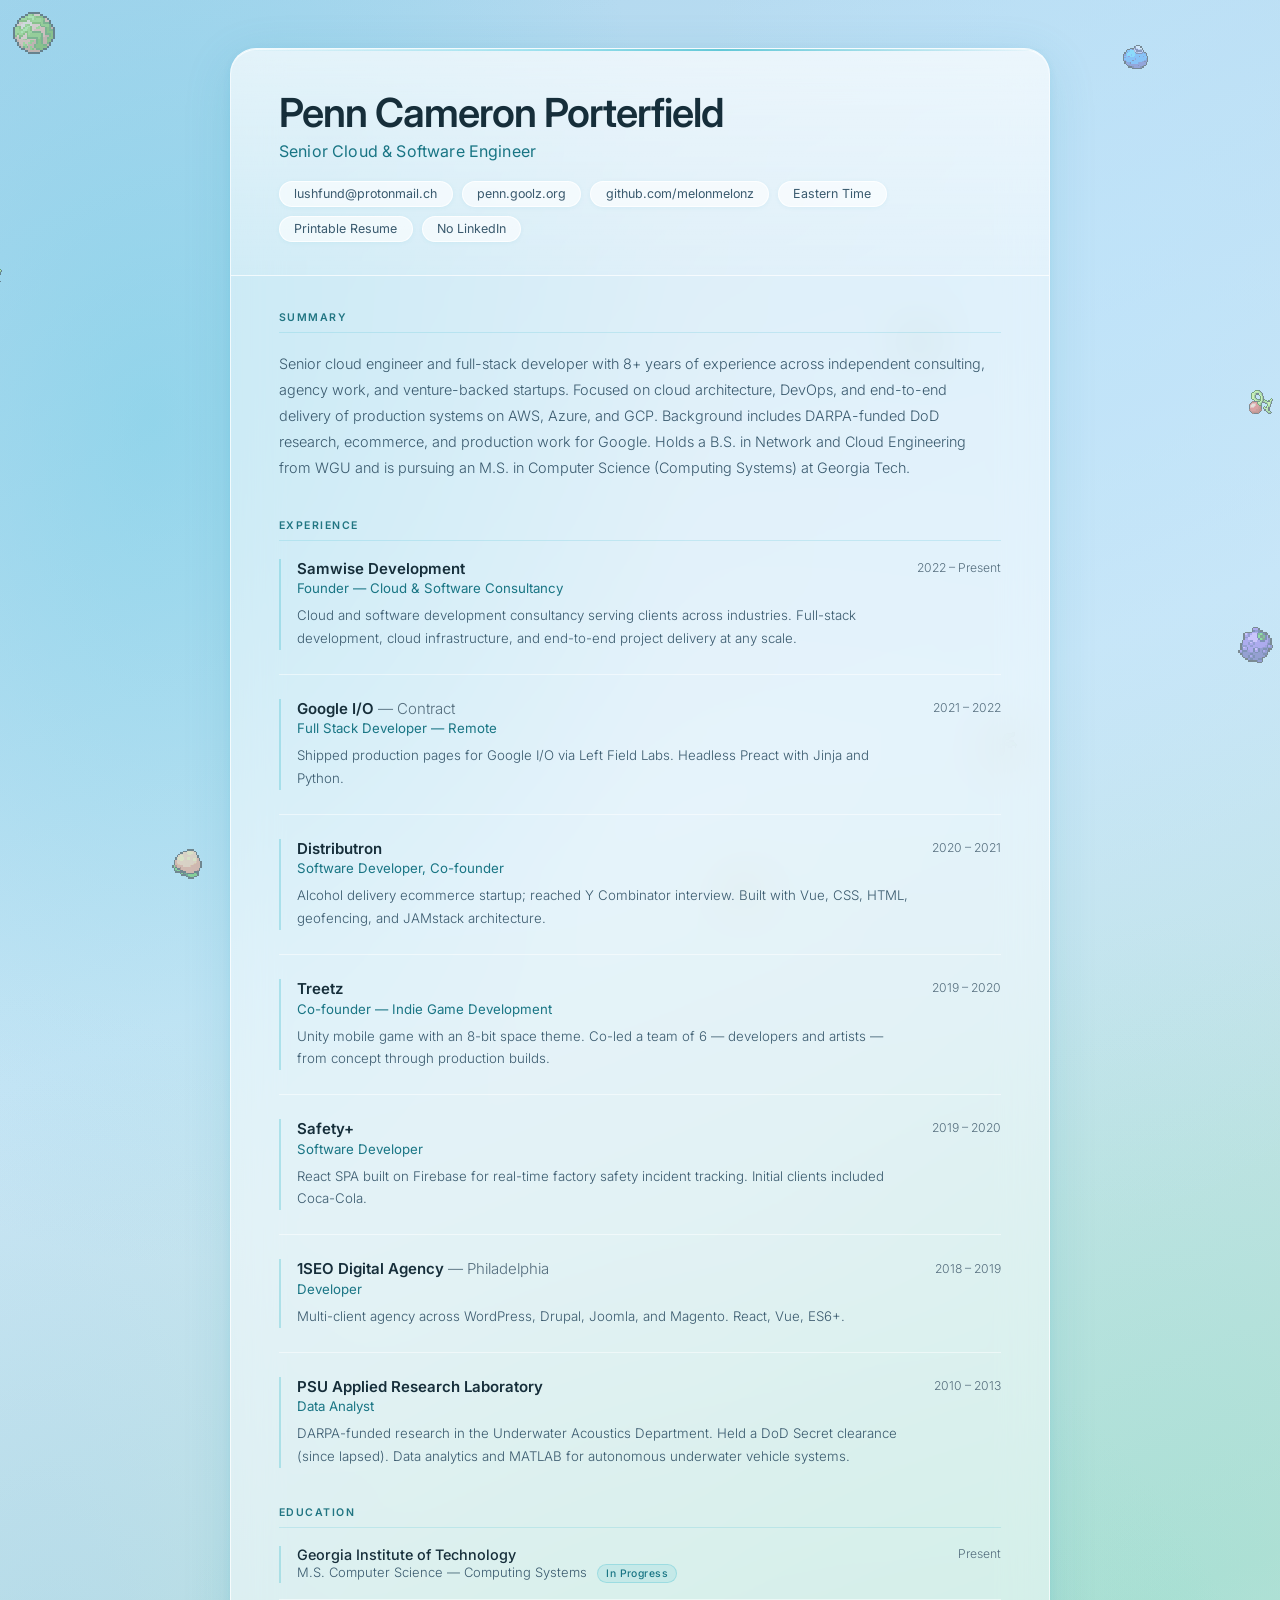
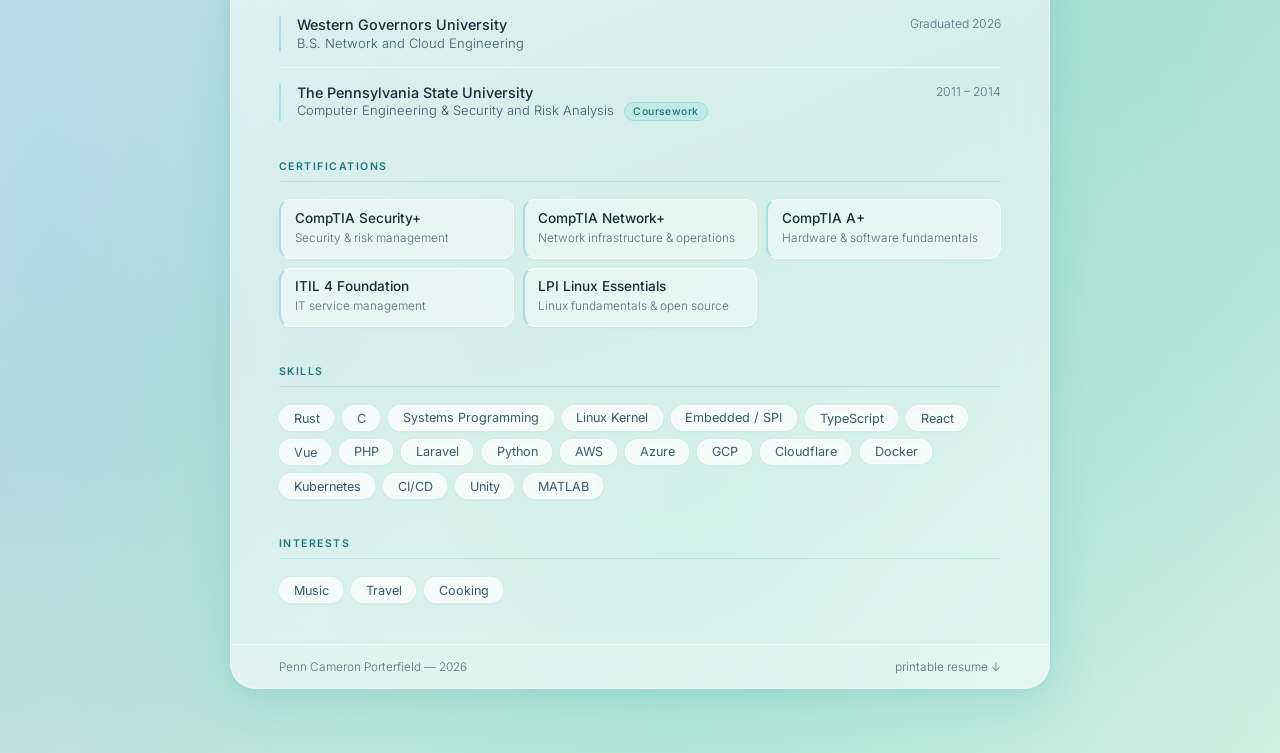
==== cv/index.html @ 94459c2d "Skills: drop table-stakes tags (DNS/Networking, Linux, Bash, JS, S3) Cut filler from the CV and prin" ====
<!DOCTYPE html>
<html lang="en">
<head>
  <meta charset="UTF-8" />
  <meta name="viewport" content="width=device-width, initial-scale=1.0" />
  <title>Penn Cameron Porterfield — CV</title>
  <meta name="description" content="CV of Penn Cameron Porterfield — senior cloud and software engineer. Cloud architecture, DevOps, and full-stack delivery on AWS, Azure, and GCP." />
  <link rel="icon" href="/assets/sprites/watmel-berry.png">
  <link rel="preconnect" href="https://fonts.googleapis.com">
  <link rel="preconnect" href="https://fonts.gstatic.com" crossorigin>
  <link href="https://fonts.googleapis.com/css2?family=Inter:ital,wght@0,300;0,400;0,500;0,600;1,300&display=swap" rel="stylesheet">
  <style>
    *, *::before, *::after { margin: 0; padding: 0; box-sizing: border-box; }

    :root {
      --aqua:        #34b8cb;
      --aqua-text:   #217582;
      --aqua-light:  #7dd8e8;
      --teal:        #197584;
      --glass:       rgba(255,255,255,0.50);
      --glass-hi:    rgba(255,255,255,0.70);
      --glass-border: rgba(255,255,255,0.72);
      --text-dark:   #162e3a;
      --text-mid:    #3a5a6e;
      --text-soft:   #556e7e;
    }

    body {
      font-family: 'Inter', system-ui, sans-serif;
      font-weight: 300;
      color: var(--text-dark);
      min-height: 100vh;
      background:
        radial-gradient(ellipse 65% 55% at 12% 18%, rgba(90,200,225,0.42) 0%, transparent 65%),
        radial-gradient(ellipse 55% 65% at 88% 12%, rgba(190,228,252,0.60) 0%, transparent 62%),
        radial-gradient(ellipse 75% 55% at 55% 90%, rgba(120,218,192,0.38) 0%, transparent 68%),
        radial-gradient(ellipse 48% 58% at 4%  78%, rgba(165,208,242,0.48) 0%, transparent 62%),
        radial-gradient(ellipse 60% 45% at 92% 68%, rgba(140,225,210,0.32) 0%, transparent 65%),
        linear-gradient(158deg, #aed6ee 0%, #cce7f6 38%, #b8dfd5 72%, #d2f0e4 100%);
      padding: 3rem 1.5rem 4rem;
    }

    /* ── Card ───────────────────────────────── */
    .card {
      max-width: 820px;
      margin: 0 auto;
      background: var(--glass);
      border: 1px solid var(--glass-border);
      border-radius: 26px;
      box-shadow:
        0 12px 48px rgba(40,150,175,0.16),
        0  2px 10px rgba(40,170,200,0.10),
        inset 0 1px 0 rgba(255,255,255,0.85);
      backdrop-filter: blur(24px);
      -webkit-backdrop-filter: blur(24px);
    }

    /* ── Header ─────────────────────────────── */
    .header {
      padding: 2.6rem 3rem 2.1rem;
      border-radius: 26px 26px 0 0;
      border-bottom: 1px solid rgba(255,255,255,0.55);
      background: linear-gradient(180deg, rgba(255,255,255,0.42) 0%, rgba(255,255,255,0.08) 100%);
      position: relative;
    }

    .header::before {
      content: '';
      position: absolute;
      top: 0; left: 0; right: 0;
      height: 2px;
      background: linear-gradient(90deg, transparent 0%, var(--aqua-light) 40%, var(--aqua) 60%, transparent 100%);
      opacity: 0.75;
    }

    .name {
      font-size: 2.5rem;
      font-weight: 600;
      letter-spacing: -0.025em;
      line-height: 1.1;
      color: var(--text-dark);
    }

    .tagline {
      margin-top: 0.4rem;
      font-size: 1rem;
      font-weight: 400;
      color: var(--teal);
      letter-spacing: 0.01em;
    }

    .contact {
      display: flex;
      flex-wrap: wrap;
      gap: 0.55rem;
      margin-top: 1.25rem;
    }

    .pill {
      display: inline-flex;
      align-items: center;
      padding: 0.28rem 0.9rem;
      background: rgba(255,255,255,0.62);
      border: 1px solid rgba(255,255,255,0.82);
      border-radius: 999px;
      font-size: 0.78rem;
      font-weight: 400;
      color: var(--text-mid);
      text-decoration: none;
      transition: background 0.15s, box-shadow 0.15s;
      box-shadow: 0 1px 4px rgba(40,160,185,0.08);
    }

    .pill:hover {
      background: rgba(255,255,255,0.88);
      box-shadow: 0 3px 14px rgba(40,170,200,0.18);
    }

    .pill-tooltip {
      position: relative;
      cursor: help;
    }

    .pill-tooltip .tooltip-text {
      display: none;
      position: absolute;
      bottom: calc(100% + 8px);
      left: 50%;
      transform: translateX(-50%);
      background: rgba(22,46,58,0.93);
      color: #e8f4f8;
      font-size: 0.72rem;
      font-weight: 400;
      line-height: 1.5;
      padding: 0.45rem 0.8rem;
      border-radius: 8px;
      width: max-content;
      max-width: min(260px, 60vw);
      text-align: center;
      box-shadow: 0 4px 16px rgba(0,0,0,0.22);
      z-index: 30;
      pointer-events: none;
    }

    .pill-tooltip .tooltip-text::after {
      content: '';
      position: absolute;
      top: 100%;
      left: 50%;
      transform: translateX(-50%);
      border: 5px solid transparent;
      border-top-color: rgba(22,46,58,0.93);
    }

    .pill-tooltip:hover .tooltip-text {
      display: block;
    }

    /* ── Body ───────────────────────────────── */
    .body {
      padding: 2.2rem 3rem 2.6rem;
    }

    .section {
      margin-bottom: 2.4rem;
    }

    .section:last-child { margin-bottom: 0; }

    .section-title {
      font-size: 0.66rem;
      font-weight: 600;
      letter-spacing: 0.14em;
      text-transform: uppercase;
      color: var(--aqua-text);
      margin-bottom: 1.1rem;
      padding-bottom: 0.5rem;
      border-bottom: 1px solid rgba(52,184,203,0.18);
    }

    /* ── Summary ────────────────────────────── */
    .summary {
      font-size: 0.9rem;
      line-height: 1.8;
      color: var(--text-mid);
    }

    /* ── Jobs ───────────────────────────────── */
    .job {
      display: grid;
      grid-template-columns: 1fr auto;
      gap: 0 1.5rem;
      margin-bottom: 1.5rem;
      padding-bottom: 1.5rem;
      border-bottom: 1px solid rgba(255,255,255,0.5);
      align-items: start;
    }

    .job:last-child { margin-bottom: 0; padding-bottom: 0; border-bottom: none; }

    .job-left {
      border-left: 2px solid rgba(52,184,203,0.30);
      padding-left: 1rem;
    }

    .job-company {
      font-size: 0.94rem;
      font-weight: 600;
      color: var(--text-dark);
      line-height: 1.3;
    }

    .job-sub {
      font-weight: 300;
      color: var(--text-soft);
    }

    .job-role {
      margin-top: 0.12rem;
      font-size: 0.83rem;
      font-weight: 400;
      color: var(--teal);
    }

    .job-desc {
      margin-top: 0.5rem;
      font-size: 0.83rem;
      line-height: 1.72;
      color: var(--text-mid);
    }

    .job-dates {
      font-size: 0.76rem;
      color: var(--text-soft);
      white-space: nowrap;
      text-align: right;
      padding-top: 0.08rem;
    }

    /* ── Education / Certs ──────────────────── */
    .edu-item {
      display: grid;
      grid-template-columns: 1fr auto;
      gap: 0.12rem 1.5rem;
      margin-bottom: 1rem;
      padding-bottom: 1rem;
      border-bottom: 1px solid rgba(255,255,255,0.5);
      align-items: start;
    }

    .edu-item:last-child { margin-bottom: 0; padding-bottom: 0; border-bottom: none; }

    /* Same left accent as .job-left, so Experience and Education read
       as one system rather than two. */
    .edu-item > div:first-child {
      border-left: 2px solid rgba(52,184,203,0.30);
      padding-left: 1rem;
    }

    .edu-school {
      font-size: 0.9rem;
      font-weight: 500;
      color: var(--text-dark);
    }

    .edu-field {
      margin-top: 0.1rem;
      font-size: 0.81rem;
      color: var(--text-mid);
    }

    .edu-dates {
      font-size: 0.76rem;
      color: var(--text-soft);
      white-space: nowrap;
      text-align: right;
    }

    .badge {
      display: inline-block;
      margin-left: 0.4rem;
      padding: 0.12rem 0.5rem;
      background: rgba(52,184,203,0.12);
      border: 1px solid rgba(52,184,203,0.28);
      border-radius: 999px;
      font-size: 0.65rem;
      font-weight: 500;
      color: var(--teal);
      letter-spacing: 0.04em;
      vertical-align: middle;
    }

    /* ── Certifications ────────────────── */
    /* Certs carry no dates and one short line each, so the wide
       two-column .edu-item row wasted a lot of vertical space on five
       near-empty records. A card grid packs them two or three across. */
    .cert-grid {
      display: grid;
      grid-template-columns: repeat(auto-fit, minmax(228px, 1fr));
      gap: 0.55rem;
    }

    .cert {
      padding: 0.62rem 0.85rem;
      background: rgba(255,255,255,0.42);
      border: 1px solid rgba(255,255,255,0.72);
      border-left: 2px solid rgba(52,184,203,0.38);
      border-radius: 12px;
      box-shadow: 0 1px 3px rgba(40,160,185,0.06);
    }

    .cert-name {
      font-size: 0.85rem;
      font-weight: 500;
      line-height: 1.3;
      color: var(--text-dark);
    }

    .cert-desc {
      margin-top: 0.14rem;
      font-size: 0.74rem;
      line-height: 1.5;
      color: var(--text-soft);
    }

    /* ── Skills ─────────────────────────────── */
    .tag-cloud {
      display: flex;
      flex-wrap: wrap;
      gap: 0.5rem;
    }

    .tag {
      padding: 0.28rem 0.85rem;
      background: rgba(255,255,255,0.55);
      border: 1px solid rgba(255,255,255,0.78);
      border-radius: 999px;
      font-size: 0.79rem;
      font-weight: 400;
      color: var(--text-mid);
      backdrop-filter: blur(6px);
      box-shadow: 0 1px 3px rgba(40,160,185,0.07);
    }

    /* ── Footer ─────────────────────────────── */
    .footer {
      padding: 0.9rem 3rem;
      border-radius: 0 0 26px 26px;
      border-top: 1px solid rgba(255,255,255,0.48);
      background: rgba(255,255,255,0.18);
      display: flex;
      justify-content: space-between;
      align-items: center;
    }

    .footer span { font-size: 0.74rem; color: var(--text-soft); }

    .footer a {
      font-size: 0.74rem;
      color: var(--text-soft);
      text-decoration: none;
      transition: color 0.15s;
    }

    .footer a:hover { color: var(--teal); }

    /* ── Berry parallax layer ───────────────── */
    .berries {
      position: fixed;
      inset: -80px;
      pointer-events: none;
      z-index: 0;
      will-change: transform;
      transition: transform 0.9s cubic-bezier(0.25, 0.46, 0.45, 0.94);
    }

    .berry {
      position: absolute;
      image-rendering: pixelated;
      opacity: 0.5;
      animation: berry-drift ease-in-out infinite;
    }

    @keyframes berry-drift {
      0%   { transform: translateY(0px)   rotate(0deg); }
      30%  { transform: translateY(-16px) rotate(7deg); }
      70%  { transform: translateY(9px)   rotate(-4deg); }
      100% { transform: translateY(0px)   rotate(0deg); }
    }

    .card {
      position: relative;
      z-index: 1;
    }

    /* ── Responsive ─────────────────────────── */
    @media (max-width: 600px) {
      body { padding: 1.25rem 0.75rem 2.5rem; }
      .header, .body, .footer { padding-left: 1.5rem; padding-right: 1.5rem; }
      .name { font-size: 1.9rem; }
      .job, .edu-item { grid-template-columns: 1fr; }
      .job-dates, .edu-dates { text-align: left; padding-top: 0.3rem; }
      .cert-grid { grid-template-columns: 1fr; }
    }
  </style>
</head>
<body>
  <div class="berries" id="berries">
    <img class="berry" src="/assets/sprites/watmel-berry.png"  style="left:6%;top:8%;width:56px;animation-duration:9s;animation-delay:0s;" alt="">
    <img class="berry" src="/assets/sprites/oran-berry.png"    style="left:83%;top:11%;width:40px;animation-duration:7s;animation-delay:-2s;" alt="">
    <img class="berry" src="/assets/sprites/cheri-berry.png"  style="left:92%;top:44%;width:32px;animation-duration:11s;animation-delay:-4s;" alt="">
    <img class="berry" src="/assets/sprites/rawst-berry.png"  style="left:2%;top:58%;width:48px;animation-duration:8s;animation-delay:-1s;" alt="">
    <img class="berry" src="/assets/sprites/leppa-berry.png"  style="left:74%;top:76%;width:36px;animation-duration:10s;animation-delay:-3s;" alt="">
    <img class="berry" src="/assets/sprites/pecha-berry.png"  style="left:17%;top:87%;width:44px;animation-duration:12s;animation-delay:-5s;" alt="">
    <img class="berry" src="/assets/sprites/sitrus-berry.png" style="left:46%;top:4%;width:38px;animation-duration:9.5s;animation-delay:-7s;" alt="">
    <img class="berry" src="/assets/sprites/wiki-berry.png"   style="left:91%;top:66%;width:50px;animation-duration:13s;animation-delay:-2s;" alt="">
    <img class="berry" src="/assets/sprites/watmel-berry.png" style="left:56%;top:90%;width:30px;animation-duration:7.5s;animation-delay:-9s;" alt="">
    <img class="berry" src="/assets/sprites/oran-berry.png"   style="left:27%;top:18%;width:34px;animation-duration:11s;animation-delay:-6s;" alt="">
    <img class="berry" src="/assets/sprites/cheri-berry.png"  style="left:4%;top:32%;width:28px;animation-duration:8.5s;animation-delay:-3.5s;" alt="">
    <img class="berry" src="/assets/sprites/rawst-berry.png"  style="left:68%;top:38%;width:42px;animation-duration:10.5s;animation-delay:-8s;" alt="">
  </div>

  <div class="card">

    <header class="header">
      <h1 class="name">Penn Cameron Porterfield</h1>
      <div class="tagline">Senior Cloud &amp; Software Engineer</div>
      <nav class="contact">
        <a class="pill" href="mailto:lushfund@protonmail.ch">lushfund@protonmail.ch</a>
        <a class="pill" href="https://penn.goolz.org" target="_blank" rel="noopener">penn.goolz.org</a>
        <a class="pill" href="https://github.com/melonmelonz" target="_blank" rel="noopener">github.com/melonmelonz</a>
        <span class="pill">Eastern Time</span>
        <a class="pill" href="resume.html">Printable Resume</a>
        <span class="pill pill-tooltip">No LinkedIn<span class="tooltip-text">Abandoned for OpSec &amp; privacy reasons — reach out directly instead.</span></span>
      </nav>
    </header>

    <main class="body">

      <section class="section">
        <h2 class="section-title">Summary</h2>
        <p class="summary">Senior cloud engineer and full-stack developer with 8+ years of experience across independent consulting, agency work, and venture-backed startups. Focused on cloud architecture, DevOps, and end-to-end delivery of production systems on AWS, Azure, and GCP. Background includes DARPA-funded DoD research, ecommerce, and production work for Google. Holds a B.S. in Network and Cloud Engineering from WGU and is pursuing an M.S. in Computer Science (Computing Systems) at Georgia Tech.</p>
      </section>

      <section class="section">
        <h2 class="section-title">Experience</h2>

        <div class="job">
          <div class="job-left">
            <div class="job-company">Samwise Development</div>
            <div class="job-role">Founder &mdash; Cloud &amp; Software Consultancy</div>
            <div class="job-desc">Cloud and software development consultancy serving clients across industries. Full-stack development, cloud infrastructure, and end-to-end project delivery at any scale.</div>
          </div>
          <div class="job-dates">2022 &ndash; Present</div>
        </div>

        <div class="job">
          <div class="job-left">
            <div class="job-company">Google I/O <span class="job-sub">&mdash; Contract</span></div>
            <div class="job-role">Full Stack Developer &mdash; Remote</div>
            <div class="job-desc">Shipped production pages for Google I/O via Left Field Labs. Headless Preact with Jinja and Python.</div>
          </div>
          <div class="job-dates">2021 &ndash; 2022</div>
        </div>

        <div class="job">
          <div class="job-left">
            <div class="job-company">Distributron</div>
            <div class="job-role">Software Developer, Co-founder</div>
            <div class="job-desc">Alcohol delivery ecommerce startup; reached Y Combinator interview. Built with Vue, CSS, HTML, geofencing, and JAMstack architecture.</div>
          </div>
          <div class="job-dates">2020 &ndash; 2021</div>
        </div>

        <div class="job">
          <div class="job-left">
            <div class="job-company">Treetz</div>
            <div class="job-role">Co-founder &mdash; Indie Game Development</div>
            <div class="job-desc">Unity mobile game with an 8-bit space theme. Co-led a team of 6 — developers and artists — from concept through production builds.</div>
          </div>
          <div class="job-dates">2019 &ndash; 2020</div>
        </div>

        <div class="job">
          <div class="job-left">
            <div class="job-company">Safety+</div>
            <div class="job-role">Software Developer</div>
            <div class="job-desc">React SPA built on Firebase for real-time factory safety incident tracking. Initial clients included Coca-Cola.</div>
          </div>
          <div class="job-dates">2019 &ndash; 2020</div>
        </div>

        <div class="job">
          <div class="job-left">
            <div class="job-company">1SEO Digital Agency <span class="job-sub">&mdash; Philadelphia</span></div>
            <div class="job-role">Developer</div>
            <div class="job-desc">Multi-client agency across WordPress, Drupal, Joomla, and Magento. React, Vue, ES6+.</div>
          </div>
          <div class="job-dates">2018 &ndash; 2019</div>
        </div>

        <div class="job">
          <div class="job-left">
            <div class="job-company">PSU Applied Research Laboratory</div>
            <div class="job-role">Data Analyst</div>
            <div class="job-desc">DARPA-funded research in the Underwater Acoustics Department. Held a DoD Secret clearance (since lapsed). Data analytics and MATLAB for autonomous underwater vehicle systems.</div>
          </div>
          <div class="job-dates">2010 &ndash; 2013</div>
        </div>

      </section>

      <section class="section">
        <h2 class="section-title">Education</h2>

        <div class="edu-item">
          <div>
            <div class="edu-school">Georgia Institute of Technology</div>
            <div class="edu-field">M.S. Computer Science &mdash; Computing Systems <span class="badge">In Progress</span></div>
          </div>
          <div class="edu-dates">Present</div>
        </div>

        <div class="edu-item">
          <div>
            <div class="edu-school">Western Governors University</div>
            <div class="edu-field">B.S. Network and Cloud Engineering</div>
          </div>
          <div class="edu-dates">Graduated 2026</div>
        </div>

        <div class="edu-item">
          <div>
            <div class="edu-school">The Pennsylvania State University</div>
            <div class="edu-field">Computer Engineering &amp; Security and Risk Analysis <span class="badge">Coursework</span></div>
          </div>
          <div class="edu-dates">2011 &ndash; 2014</div>
        </div>

      </section>

      <section class="section">
        <h2 class="section-title">Certifications</h2>
        <div class="cert-grid">
          <div class="cert">
            <div class="cert-name">CompTIA Security+</div>
            <div class="cert-desc">Security &amp; risk management</div>
          </div>
          <div class="cert">
            <div class="cert-name">CompTIA Network+</div>
            <div class="cert-desc">Network infrastructure &amp; operations</div>
          </div>
          <div class="cert">
            <div class="cert-name">CompTIA A+</div>
            <div class="cert-desc">Hardware &amp; software fundamentals</div>
          </div>
          <div class="cert">
            <div class="cert-name">ITIL 4 Foundation</div>
            <div class="cert-desc">IT service management</div>
          </div>
          <div class="cert">
            <div class="cert-name">LPI Linux Essentials</div>
            <div class="cert-desc">Linux fundamentals &amp; open source</div>
          </div>
        </div>
      </section>

      <section class="section">
        <h2 class="section-title">Skills</h2>
        <div class="tag-cloud">
          <span class="tag">Rust</span>
          <span class="tag">C</span>
          <span class="tag">Systems Programming</span>
          <span class="tag">Linux Kernel</span>
          <span class="tag">Embedded / SPI</span>
          <span class="tag">TypeScript</span>
          <span class="tag">React</span>
          <span class="tag">Vue</span>
          <span class="tag">PHP</span>
          <span class="tag">Laravel</span>
          <span class="tag">Python</span>
          <span class="tag">AWS</span>
          <span class="tag">Azure</span>
          <span class="tag">GCP</span>
          <span class="tag">Cloudflare</span>
          <span class="tag">Docker</span>
          <span class="tag">Kubernetes</span>
          <span class="tag">CI/CD</span>
          <span class="tag">Unity</span>
          <span class="tag">MATLAB</span>
        </div>
      </section>

      <section class="section">
        <h2 class="section-title">Interests</h2>
        <div class="tag-cloud">
          <span class="tag">Music</span>
          <span class="tag">Travel</span>
          <span class="tag">Cooking</span>
        </div>
      </section>

    </main>

    <footer class="footer">
      <span>Penn Cameron Porterfield &mdash; 2026</span>
      <a href="resume.html">printable resume &darr;</a>
    </footer>

  </div>
  <script>
    const layer = document.getElementById('berries');
    document.addEventListener('mousemove', e => {
      const x = (e.clientX / window.innerWidth  - 0.5) * 14;
      const y = (e.clientY / window.innerHeight - 0.5) * 10;
      layer.style.transform = `translate(${x}px, ${y}px)`;
    });
  </script>
</body>
</html>
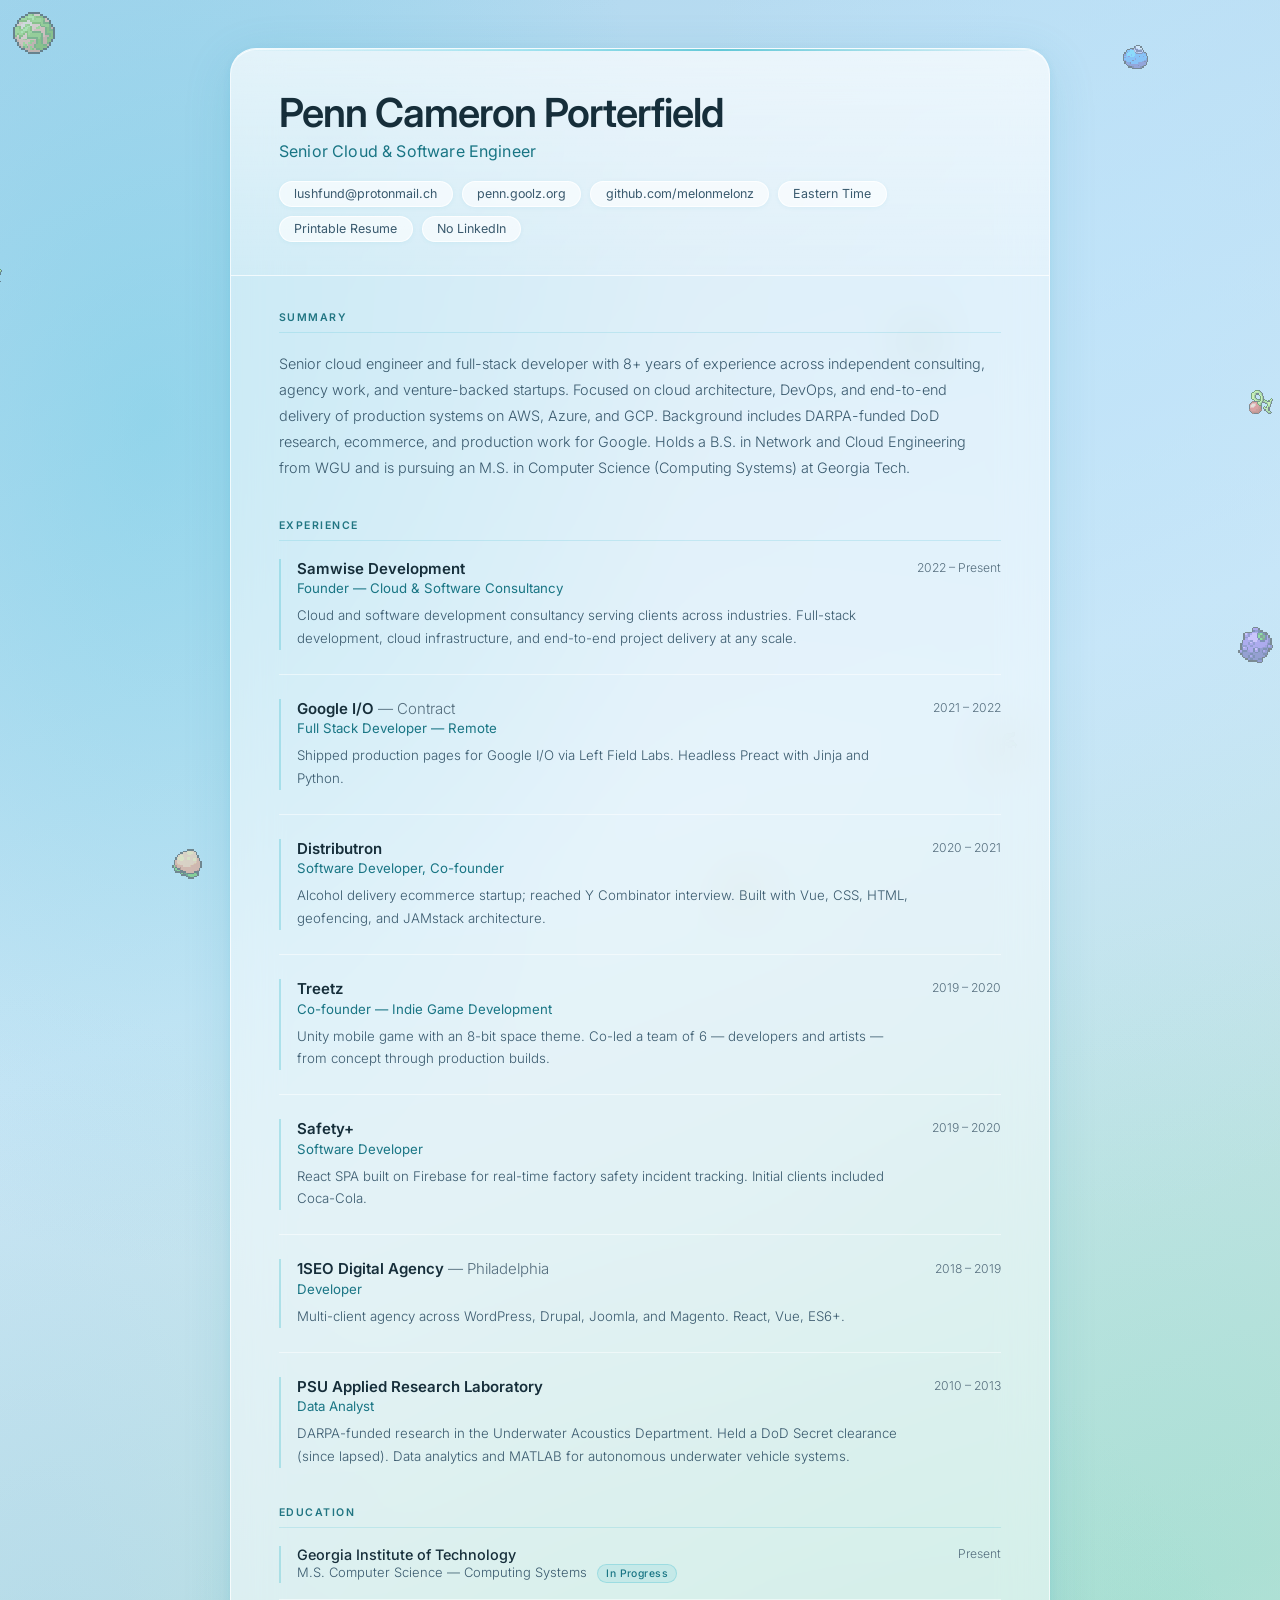
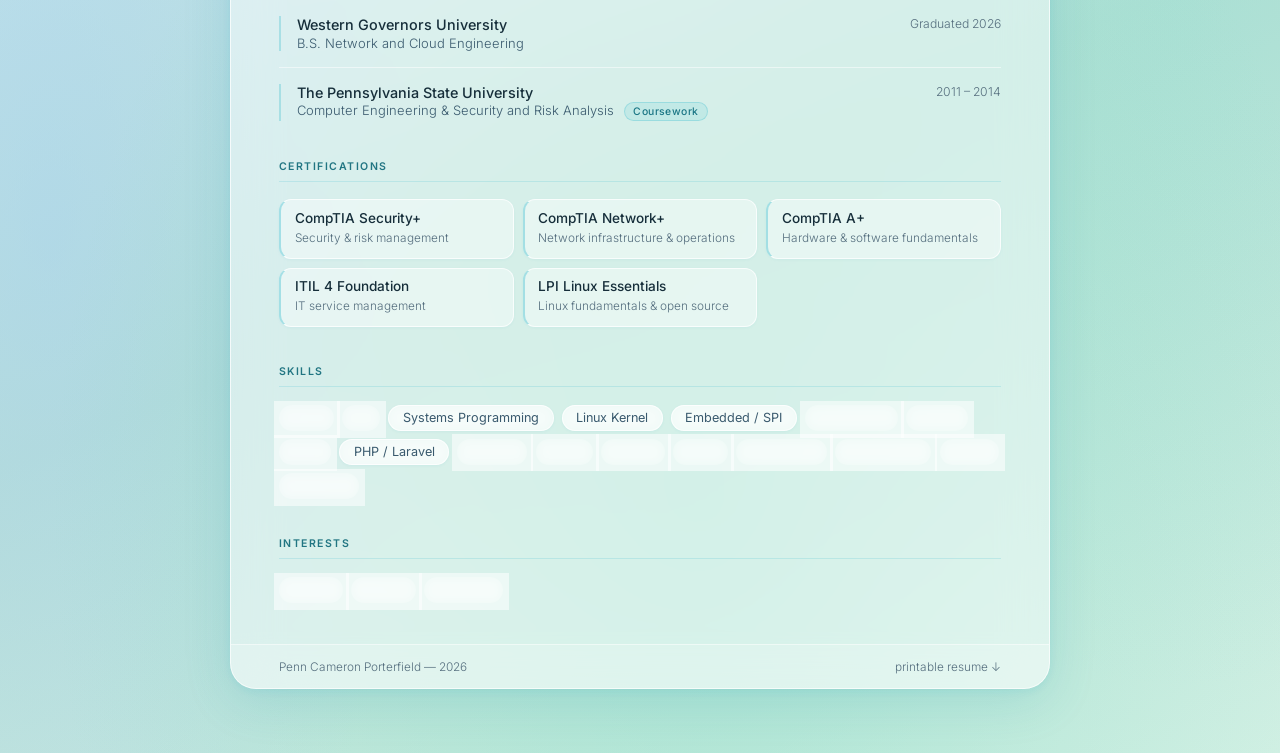
==== commit cc35c4f5: "Skills: cut CI/CD, Docker, Node.js; fold Laravel into PHP More table stakes gone. Kubernetes covers " ====
--- a/cv/index.html
+++ b/cv/index.html
@@ -576,16 +576,13 @@
           <span class="tag">TypeScript</span>
           <span class="tag">React</span>
           <span class="tag">Vue</span>
-          <span class="tag">PHP</span>
-          <span class="tag">Laravel</span>
+          <span class="tag">PHP / Laravel</span>
           <span class="tag">Python</span>
           <span class="tag">AWS</span>
           <span class="tag">Azure</span>
           <span class="tag">GCP</span>
           <span class="tag">Cloudflare</span>
-          <span class="tag">Docker</span>
           <span class="tag">Kubernetes</span>
-          <span class="tag">CI/CD</span>
           <span class="tag">Unity</span>
           <span class="tag">MATLAB</span>
         </div>
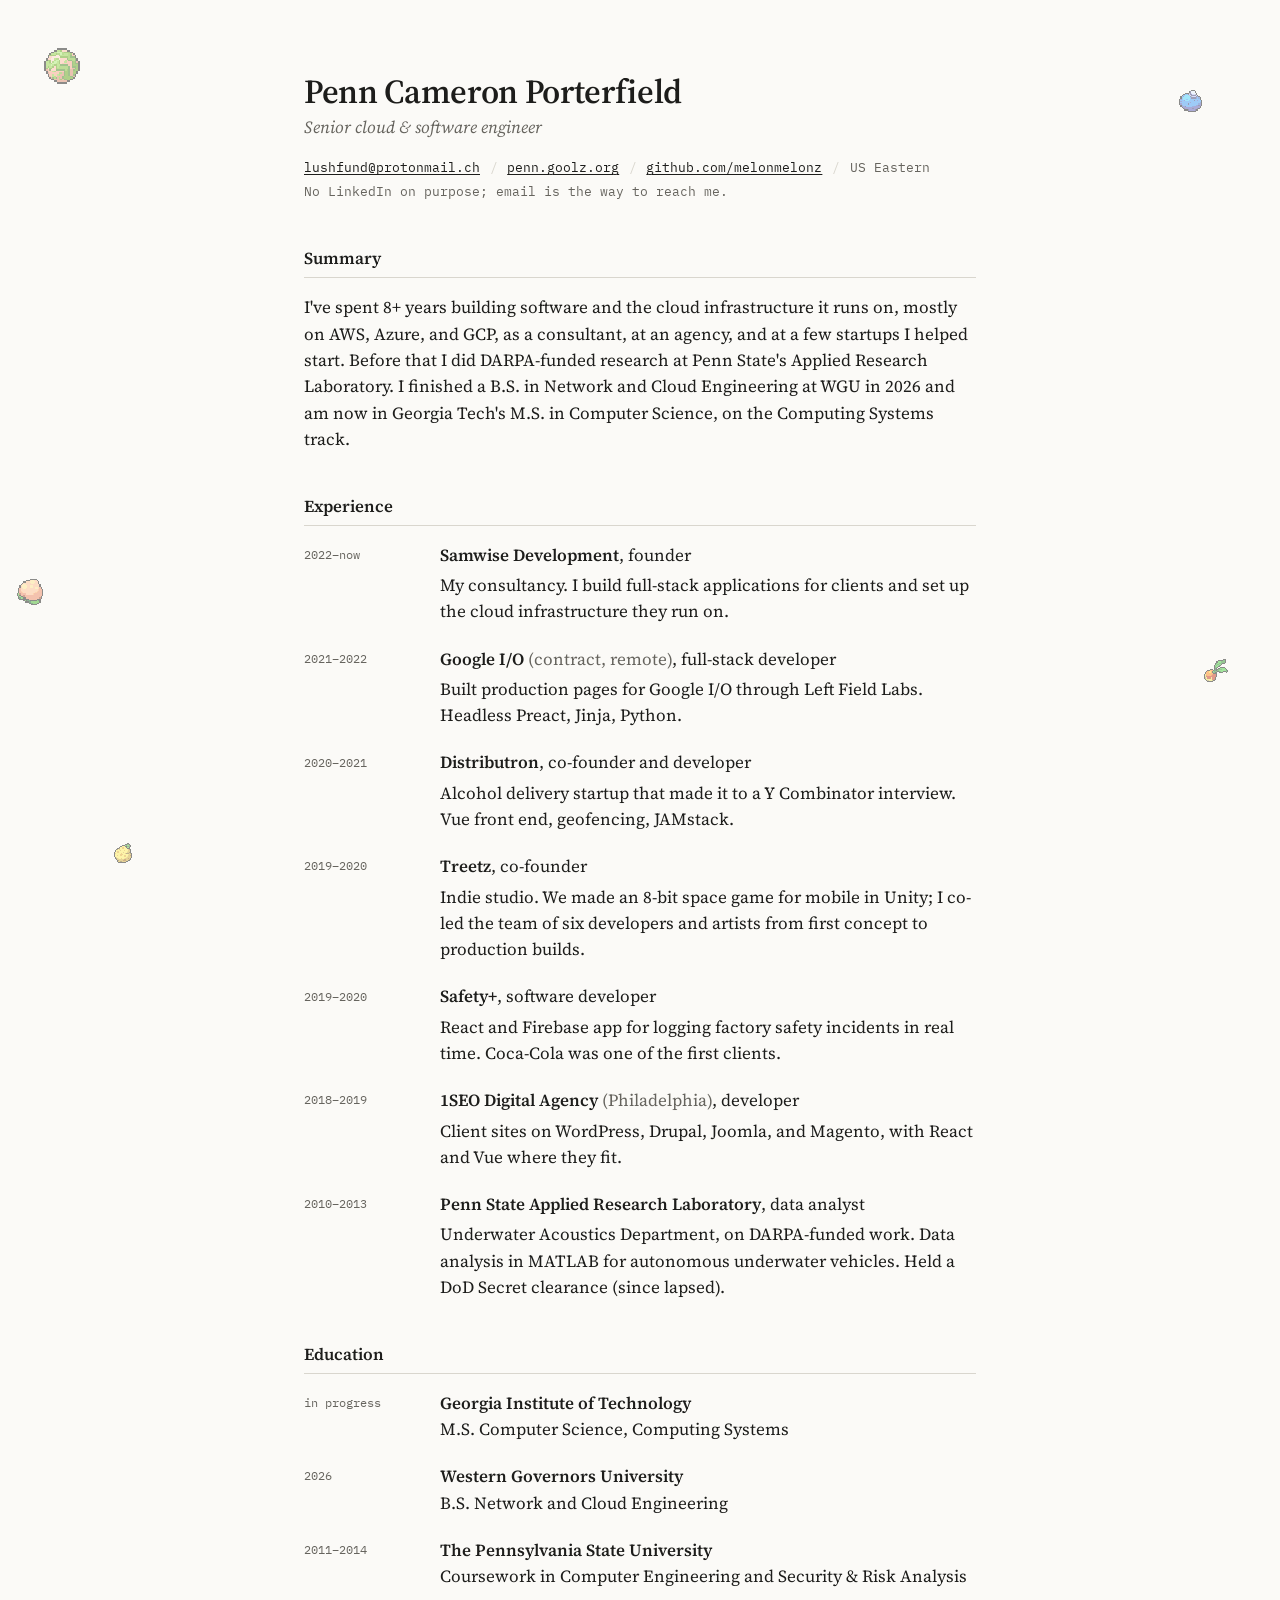
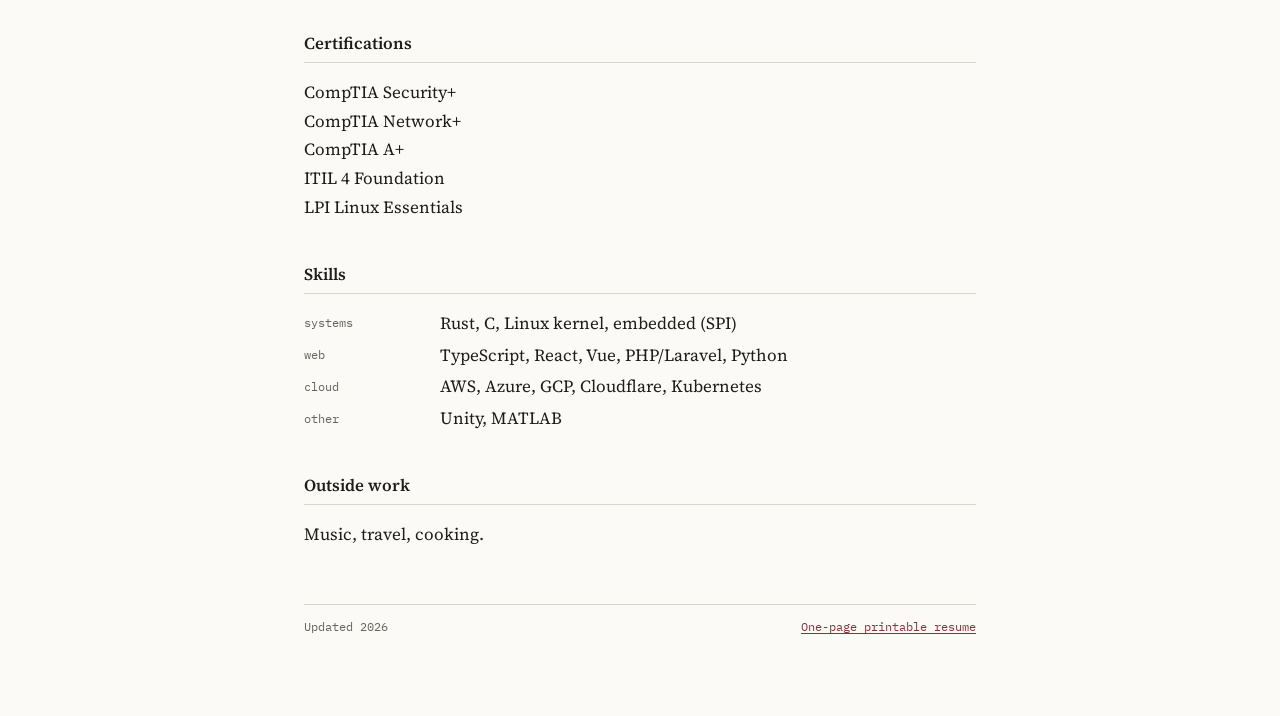
==== commit f8e7607f: "CV + resume: plain typeset design, tighter copy Drop glassmorphism, gradients, pills, and tracked-ca" ====
--- a/cv/index.html
+++ b/cv/index.html
@@ -3,613 +3,282 @@
 <head>
   <meta charset="UTF-8" />
   <meta name="viewport" content="width=device-width, initial-scale=1.0" />
-  <title>Penn Cameron Porterfield — CV</title>
-  <meta name="description" content="CV of Penn Cameron Porterfield — senior cloud and software engineer. Cloud architecture, DevOps, and full-stack delivery on AWS, Azure, and GCP." />
+  <title>Penn Cameron Porterfield, CV</title>
+  <meta name="description" content="CV of Penn Cameron Porterfield, cloud and software engineer." />
   <link rel="icon" href="/assets/sprites/watmel-berry.png">
   <link rel="preconnect" href="https://fonts.googleapis.com">
   <link rel="preconnect" href="https://fonts.gstatic.com" crossorigin>
-  <link href="https://fonts.googleapis.com/css2?family=Inter:ital,wght@0,300;0,400;0,500;0,600;1,300&display=swap" rel="stylesheet">
+  <link href="https://fonts.googleapis.com/css2?family=Source+Serif+4:ital,opsz,wght@0,8..60,400;0,8..60,600;1,8..60,400&family=IBM+Plex+Mono:wght@400&display=swap" rel="stylesheet">
   <style>
     *, *::before, *::after { margin: 0; padding: 0; box-sizing: border-box; }
 
     :root {
-      --aqua:        #34b8cb;
-      --aqua-text:   #217582;
-      --aqua-light:  #7dd8e8;
-      --teal:        #197584;
-      --glass:       rgba(255,255,255,0.50);
-      --glass-hi:    rgba(255,255,255,0.70);
-      --glass-border: rgba(255,255,255,0.72);
-      --text-dark:   #162e3a;
-      --text-mid:    #3a5a6e;
-      --text-soft:   #556e7e;
+      --paper: #fbfaf7;
+      --ink:   #1d1d1b;
+      --muted: #66645e;
+      --rule:  #d9d6ce;
+      --link:  #8c2f39;
+      --serif: 'Source Serif 4', Georgia, serif;
+      --mono:  'IBM Plex Mono', ui-monospace, monospace;
     }
 
     body {
-      font-family: 'Inter', system-ui, sans-serif;
-      font-weight: 300;
-      color: var(--text-dark);
-      min-height: 100vh;
-      background:
-        radial-gradient(ellipse 65% 55% at 12% 18%, rgba(90,200,225,0.42) 0%, transparent 65%),
-        radial-gradient(ellipse 55% 65% at 88% 12%, rgba(190,228,252,0.60) 0%, transparent 62%),
-        radial-gradient(ellipse 75% 55% at 55% 90%, rgba(120,218,192,0.38) 0%, transparent 68%),
-        radial-gradient(ellipse 48% 58% at 4%  78%, rgba(165,208,242,0.48) 0%, transparent 62%),
-        radial-gradient(ellipse 60% 45% at 92% 68%, rgba(140,225,210,0.32) 0%, transparent 65%),
-        linear-gradient(158deg, #aed6ee 0%, #cce7f6 38%, #b8dfd5 72%, #d2f0e4 100%);
-      padding: 3rem 1.5rem 4rem;
-    }
-
-    /* ── Card ───────────────────────────────── */
-    .card {
-      max-width: 820px;
+      background: var(--paper);
+      color: var(--ink);
+      font: 17px/1.55 var(--serif);
+      padding: 4.5rem 1.25rem 5rem;
+    }
+
+    a { color: var(--link); text-underline-offset: 2px; text-decoration-thickness: 1px; }
+    a:hover { text-decoration-thickness: 2px; }
+
+    .doc {
+      position: relative;
+      z-index: 1;
+      max-width: 42rem;
       margin: 0 auto;
-      background: var(--glass);
-      border: 1px solid var(--glass-border);
-      border-radius: 26px;
-      box-shadow:
-        0 12px 48px rgba(40,150,175,0.16),
-        0  2px 10px rgba(40,170,200,0.10),
-        inset 0 1px 0 rgba(255,255,255,0.85);
-      backdrop-filter: blur(24px);
-      -webkit-backdrop-filter: blur(24px);
-    }
-
-    /* ── Header ─────────────────────────────── */
-    .header {
-      padding: 2.6rem 3rem 2.1rem;
-      border-radius: 26px 26px 0 0;
-      border-bottom: 1px solid rgba(255,255,255,0.55);
-      background: linear-gradient(180deg, rgba(255,255,255,0.42) 0%, rgba(255,255,255,0.08) 100%);
-      position: relative;
-    }
-
-    .header::before {
-      content: '';
-      position: absolute;
-      top: 0; left: 0; right: 0;
-      height: 2px;
-      background: linear-gradient(90deg, transparent 0%, var(--aqua-light) 40%, var(--aqua) 60%, transparent 100%);
-      opacity: 0.75;
-    }
-
-    .name {
-      font-size: 2.5rem;
+    }
+
+    /* ── Header ── */
+    h1 {
+      font-size: 2.1rem;
       font-weight: 600;
-      letter-spacing: -0.025em;
-      line-height: 1.1;
-      color: var(--text-dark);
-    }
-
-    .tagline {
-      margin-top: 0.4rem;
-      font-size: 1rem;
-      font-weight: 400;
-      color: var(--teal);
-      letter-spacing: 0.01em;
-    }
+      line-height: 1.15;
+      letter-spacing: -0.01em;
+    }
+
+    .role { margin-top: 0.2rem; font-style: italic; color: var(--muted); }
 
     .contact {
-      display: flex;
-      flex-wrap: wrap;
-      gap: 0.55rem;
-      margin-top: 1.25rem;
-    }
-
-    .pill {
-      display: inline-flex;
-      align-items: center;
-      padding: 0.28rem 0.9rem;
-      background: rgba(255,255,255,0.62);
-      border: 1px solid rgba(255,255,255,0.82);
-      border-radius: 999px;
-      font-size: 0.78rem;
-      font-weight: 400;
-      color: var(--text-mid);
-      text-decoration: none;
-      transition: background 0.15s, box-shadow 0.15s;
-      box-shadow: 0 1px 4px rgba(40,160,185,0.08);
-    }
-
-    .pill:hover {
-      background: rgba(255,255,255,0.88);
-      box-shadow: 0 3px 14px rgba(40,170,200,0.18);
-    }
-
-    .pill-tooltip {
-      position: relative;
-      cursor: help;
-    }
-
-    .pill-tooltip .tooltip-text {
-      display: none;
-      position: absolute;
-      bottom: calc(100% + 8px);
-      left: 50%;
-      transform: translateX(-50%);
-      background: rgba(22,46,58,0.93);
-      color: #e8f4f8;
-      font-size: 0.72rem;
-      font-weight: 400;
-      line-height: 1.5;
-      padding: 0.45rem 0.8rem;
-      border-radius: 8px;
-      width: max-content;
-      max-width: min(260px, 60vw);
-      text-align: center;
-      box-shadow: 0 4px 16px rgba(0,0,0,0.22);
-      z-index: 30;
-      pointer-events: none;
-    }
-
-    .pill-tooltip .tooltip-text::after {
-      content: '';
-      position: absolute;
-      top: 100%;
-      left: 50%;
-      transform: translateX(-50%);
-      border: 5px solid transparent;
-      border-top-color: rgba(22,46,58,0.93);
-    }
-
-    .pill-tooltip:hover .tooltip-text {
-      display: block;
-    }
-
-    /* ── Body ───────────────────────────────── */
-    .body {
-      padding: 2.2rem 3rem 2.6rem;
-    }
-
-    .section {
-      margin-bottom: 2.4rem;
-    }
-
-    .section:last-child { margin-bottom: 0; }
-
-    .section-title {
-      font-size: 0.66rem;
+      margin-top: 1rem;
+      font: 0.8rem/1.9 var(--mono);
+      color: var(--muted);
+    }
+
+    .contact a { color: var(--ink); }
+    .contact .sep { margin: 0 0.1rem; color: var(--rule); }
+
+    /* ── Sections ── */
+    h2 {
+      margin: 2.6rem 0 1rem;
+      padding-bottom: 0.3rem;
+      border-bottom: 1px solid var(--rule);
+      font-size: 1.05rem;
       font-weight: 600;
-      letter-spacing: 0.14em;
-      text-transform: uppercase;
-      color: var(--aqua-text);
-      margin-bottom: 1.1rem;
-      padding-bottom: 0.5rem;
-      border-bottom: 1px solid rgba(52,184,203,0.18);
-    }
-
-    /* ── Summary ────────────────────────────── */
-    .summary {
-      font-size: 0.9rem;
-      line-height: 1.8;
-      color: var(--text-mid);
-    }
-
-    /* ── Jobs ───────────────────────────────── */
-    .job {
+    }
+
+    p + p { margin-top: 0.8rem; }
+
+    /* Dates hang in a left column, like a printed CV */
+    .entry {
       display: grid;
-      grid-template-columns: 1fr auto;
-      gap: 0 1.5rem;
-      margin-bottom: 1.5rem;
-      padding-bottom: 1.5rem;
-      border-bottom: 1px solid rgba(255,255,255,0.5);
-      align-items: start;
-    }
-
-    .job:last-child { margin-bottom: 0; padding-bottom: 0; border-bottom: none; }
-
-    .job-left {
-      border-left: 2px solid rgba(52,184,203,0.30);
-      padding-left: 1rem;
-    }
-
-    .job-company {
-      font-size: 0.94rem;
-      font-weight: 600;
-      color: var(--text-dark);
-      line-height: 1.3;
-    }
-
-    .job-sub {
-      font-weight: 300;
-      color: var(--text-soft);
-    }
-
-    .job-role {
-      margin-top: 0.12rem;
-      font-size: 0.83rem;
-      font-weight: 400;
-      color: var(--teal);
-    }
-
-    .job-desc {
-      margin-top: 0.5rem;
-      font-size: 0.83rem;
-      line-height: 1.72;
-      color: var(--text-mid);
-    }
-
-    .job-dates {
-      font-size: 0.76rem;
-      color: var(--text-soft);
-      white-space: nowrap;
-      text-align: right;
-      padding-top: 0.08rem;
-    }
-
-    /* ── Education / Certs ──────────────────── */
-    .edu-item {
-      display: grid;
-      grid-template-columns: 1fr auto;
-      gap: 0.12rem 1.5rem;
-      margin-bottom: 1rem;
-      padding-bottom: 1rem;
-      border-bottom: 1px solid rgba(255,255,255,0.5);
-      align-items: start;
-    }
-
-    .edu-item:last-child { margin-bottom: 0; padding-bottom: 0; border-bottom: none; }
-
-    /* Same left accent as .job-left, so Experience and Education read
-       as one system rather than two. */
-    .edu-item > div:first-child {
-      border-left: 2px solid rgba(52,184,203,0.30);
-      padding-left: 1rem;
-    }
-
-    .edu-school {
-      font-size: 0.9rem;
-      font-weight: 500;
-      color: var(--text-dark);
-    }
-
-    .edu-field {
-      margin-top: 0.1rem;
-      font-size: 0.81rem;
-      color: var(--text-mid);
-    }
-
-    .edu-dates {
-      font-size: 0.76rem;
-      color: var(--text-soft);
-      white-space: nowrap;
-      text-align: right;
-    }
-
-    .badge {
-      display: inline-block;
-      margin-left: 0.4rem;
-      padding: 0.12rem 0.5rem;
-      background: rgba(52,184,203,0.12);
-      border: 1px solid rgba(52,184,203,0.28);
-      border-radius: 999px;
-      font-size: 0.65rem;
-      font-weight: 500;
-      color: var(--teal);
-      letter-spacing: 0.04em;
-      vertical-align: middle;
-    }
-
-    /* ── Certifications ────────────────── */
-    /* Certs carry no dates and one short line each, so the wide
-       two-column .edu-item row wasted a lot of vertical space on five
-       near-empty records. A card grid packs them two or three across. */
-    .cert-grid {
-      display: grid;
-      grid-template-columns: repeat(auto-fit, minmax(228px, 1fr));
-      gap: 0.55rem;
-    }
-
-    .cert {
-      padding: 0.62rem 0.85rem;
-      background: rgba(255,255,255,0.42);
-      border: 1px solid rgba(255,255,255,0.72);
-      border-left: 2px solid rgba(52,184,203,0.38);
-      border-radius: 12px;
-      box-shadow: 0 1px 3px rgba(40,160,185,0.06);
-    }
-
-    .cert-name {
-      font-size: 0.85rem;
-      font-weight: 500;
-      line-height: 1.3;
-      color: var(--text-dark);
-    }
-
-    .cert-desc {
-      margin-top: 0.14rem;
-      font-size: 0.74rem;
-      line-height: 1.5;
-      color: var(--text-soft);
-    }
-
-    /* ── Skills ─────────────────────────────── */
-    .tag-cloud {
-      display: flex;
-      flex-wrap: wrap;
-      gap: 0.5rem;
-    }
-
-    .tag {
-      padding: 0.28rem 0.85rem;
-      background: rgba(255,255,255,0.55);
-      border: 1px solid rgba(255,255,255,0.78);
-      border-radius: 999px;
-      font-size: 0.79rem;
-      font-weight: 400;
-      color: var(--text-mid);
-      backdrop-filter: blur(6px);
-      box-shadow: 0 1px 3px rgba(40,160,185,0.07);
-    }
-
-    /* ── Footer ─────────────────────────────── */
-    .footer {
-      padding: 0.9rem 3rem;
-      border-radius: 0 0 26px 26px;
-      border-top: 1px solid rgba(255,255,255,0.48);
-      background: rgba(255,255,255,0.18);
+      grid-template-columns: 7.5rem 1fr;
+      gap: 0 1rem;
+      margin-bottom: 1.3rem;
+    }
+
+    .entry:last-child { margin-bottom: 0; }
+
+    .when {
+      font: 0.78rem/1.55 var(--mono);
+      color: var(--muted);
+      padding-top: 0.2rem;
+    }
+
+    .what strong { font-weight: 600; }
+    .what .sub { color: var(--muted); }
+    .what p { margin-top: 0.25rem; }
+
+    .plain { list-style: none; }
+    .plain li + li { margin-top: 0.15rem; }
+
+    dl.skills { display: grid; grid-template-columns: 7.5rem 1fr; gap: 0.35rem 1rem; }
+    dl.skills dt { font: 0.78rem/1.55 var(--mono); color: var(--muted); padding-top: 0.2rem; }
+
+    footer {
+      margin-top: 3.5rem;
+      padding-top: 0.8rem;
+      border-top: 1px solid var(--rule);
+      font: 0.75rem/1.6 var(--mono);
+      color: var(--muted);
       display: flex;
       justify-content: space-between;
-      align-items: center;
-    }
-
-    .footer span { font-size: 0.74rem; color: var(--text-soft); }
-
-    .footer a {
-      font-size: 0.74rem;
-      color: var(--text-soft);
-      text-decoration: none;
-      transition: color 0.15s;
-    }
-
-    .footer a:hover { color: var(--teal); }
-
-    /* ── Berry parallax layer ───────────────── */
+      gap: 1rem;
+    }
+
+    /* ── Berries ── */
     .berries {
       position: fixed;
-      inset: -80px;
+      inset: -60px;
       pointer-events: none;
       z-index: 0;
-      will-change: transform;
-      transition: transform 0.9s cubic-bezier(0.25, 0.46, 0.45, 0.94);
+      transition: transform 1.2s ease-out;
     }
 
     .berry {
       position: absolute;
       image-rendering: pixelated;
-      opacity: 0.5;
-      animation: berry-drift ease-in-out infinite;
-    }
-
-    @keyframes berry-drift {
-      0%   { transform: translateY(0px)   rotate(0deg); }
-      30%  { transform: translateY(-16px) rotate(7deg); }
-      70%  { transform: translateY(9px)   rotate(-4deg); }
-      100% { transform: translateY(0px)   rotate(0deg); }
-    }
-
-    .card {
-      position: relative;
-      z-index: 1;
-    }
-
-    /* ── Responsive ─────────────────────────── */
-    @media (max-width: 600px) {
-      body { padding: 1.25rem 0.75rem 2.5rem; }
-      .header, .body, .footer { padding-left: 1.5rem; padding-right: 1.5rem; }
-      .name { font-size: 1.9rem; }
-      .job, .edu-item { grid-template-columns: 1fr; }
-      .job-dates, .edu-dates { text-align: left; padding-top: 0.3rem; }
-      .cert-grid { grid-template-columns: 1fr; }
+      opacity: 0.55;
+      animation: drift ease-in-out infinite;
+    }
+
+    @keyframes drift {
+      0%, 100% { transform: translateY(0) rotate(0deg); }
+      50%      { transform: translateY(-10px) rotate(5deg); }
+    }
+
+    @media (prefers-reduced-motion: reduce) {
+      .berry { animation: none; }
+      .berries { transition: none; }
+    }
+
+    @media (max-width: 1000px) {
+      .berries { display: none; }
+    }
+
+    @media (max-width: 560px) {
+      body { font-size: 16px; padding: 2.5rem 1rem 3rem; }
+      h1 { font-size: 1.75rem; }
+      .entry, dl.skills { grid-template-columns: 1fr; }
+      .when { padding-top: 0; }
+      dl.skills dd { margin-bottom: 0.5rem; }
+      footer { flex-direction: column; gap: 0.2rem; }
     }
   </style>
 </head>
 <body>
-  <div class="berries" id="berries">
-    <img class="berry" src="/assets/sprites/watmel-berry.png"  style="left:6%;top:8%;width:56px;animation-duration:9s;animation-delay:0s;" alt="">
-    <img class="berry" src="/assets/sprites/oran-berry.png"    style="left:83%;top:11%;width:40px;animation-duration:7s;animation-delay:-2s;" alt="">
-    <img class="berry" src="/assets/sprites/cheri-berry.png"  style="left:92%;top:44%;width:32px;animation-duration:11s;animation-delay:-4s;" alt="">
-    <img class="berry" src="/assets/sprites/rawst-berry.png"  style="left:2%;top:58%;width:48px;animation-duration:8s;animation-delay:-1s;" alt="">
-    <img class="berry" src="/assets/sprites/leppa-berry.png"  style="left:74%;top:76%;width:36px;animation-duration:10s;animation-delay:-3s;" alt="">
-    <img class="berry" src="/assets/sprites/pecha-berry.png"  style="left:17%;top:87%;width:44px;animation-duration:12s;animation-delay:-5s;" alt="">
-    <img class="berry" src="/assets/sprites/sitrus-berry.png" style="left:46%;top:4%;width:38px;animation-duration:9.5s;animation-delay:-7s;" alt="">
-    <img class="berry" src="/assets/sprites/wiki-berry.png"   style="left:91%;top:66%;width:50px;animation-duration:13s;animation-delay:-2s;" alt="">
-    <img class="berry" src="/assets/sprites/watmel-berry.png" style="left:56%;top:90%;width:30px;animation-duration:7.5s;animation-delay:-9s;" alt="">
-    <img class="berry" src="/assets/sprites/oran-berry.png"   style="left:27%;top:18%;width:34px;animation-duration:11s;animation-delay:-6s;" alt="">
-    <img class="berry" src="/assets/sprites/cheri-berry.png"  style="left:4%;top:32%;width:28px;animation-duration:8.5s;animation-delay:-3.5s;" alt="">
-    <img class="berry" src="/assets/sprites/rawst-berry.png"  style="left:68%;top:38%;width:42px;animation-duration:10.5s;animation-delay:-8s;" alt="">
+  <div class="berries" id="berries" aria-hidden="true">
+    <img class="berry" src="/assets/sprites/watmel-berry.png" style="left:7%;top:10%;width:48px;animation-duration:11s" alt="">
+    <img class="berry" src="/assets/sprites/oran-berry.png"   style="left:88%;top:14%;width:36px;animation-duration:9s;animation-delay:-3s" alt="">
+    <img class="berry" src="/assets/sprites/pecha-berry.png"  style="left:5%;top:62%;width:40px;animation-duration:13s;animation-delay:-6s" alt="">
+    <img class="berry" src="/assets/sprites/leppa-berry.png"  style="left:90%;top:70%;width:32px;animation-duration:10s;animation-delay:-2s" alt="">
+    <img class="berry" src="/assets/sprites/sitrus-berry.png" style="left:12%;top:88%;width:30px;animation-duration:12s;animation-delay:-8s" alt="">
   </div>
 
-  <div class="card">
-
-    <header class="header">
-      <h1 class="name">Penn Cameron Porterfield</h1>
-      <div class="tagline">Senior Cloud &amp; Software Engineer</div>
-      <nav class="contact">
-        <a class="pill" href="mailto:lushfund@protonmail.ch">lushfund@protonmail.ch</a>
-        <a class="pill" href="https://penn.goolz.org" target="_blank" rel="noopener">penn.goolz.org</a>
-        <a class="pill" href="https://github.com/melonmelonz" target="_blank" rel="noopener">github.com/melonmelonz</a>
-        <span class="pill">Eastern Time</span>
-        <a class="pill" href="resume.html">Printable Resume</a>
-        <span class="pill pill-tooltip">No LinkedIn<span class="tooltip-text">Abandoned for OpSec &amp; privacy reasons — reach out directly instead.</span></span>
-      </nav>
+  <div class="doc">
+
+    <header>
+      <h1>Penn Cameron Porterfield</h1>
+      <div class="role">Senior cloud &amp; software engineer</div>
+      <div class="contact">
+        <a href="mailto:lushfund@protonmail.ch">lushfund@protonmail.ch</a> <span class="sep">/</span> <a href="https://penn.goolz.org">penn.goolz.org</a> <span class="sep">/</span> <a href="https://github.com/melonmelonz">github.com/melonmelonz</a> <span class="sep">/</span> US Eastern<br>
+        No LinkedIn on purpose; email is the way to reach me.
+      </div>
     </header>
 
-    <main class="body">
-
-      <section class="section">
-        <h2 class="section-title">Summary</h2>
-        <p class="summary">Senior cloud engineer and full-stack developer with 8+ years of experience across independent consulting, agency work, and venture-backed startups. Focused on cloud architecture, DevOps, and end-to-end delivery of production systems on AWS, Azure, and GCP. Background includes DARPA-funded DoD research, ecommerce, and production work for Google. Holds a B.S. in Network and Cloud Engineering from WGU and is pursuing an M.S. in Computer Science (Computing Systems) at Georgia Tech.</p>
-      </section>
-
-      <section class="section">
-        <h2 class="section-title">Experience</h2>
-
-        <div class="job">
-          <div class="job-left">
-            <div class="job-company">Samwise Development</div>
-            <div class="job-role">Founder &mdash; Cloud &amp; Software Consultancy</div>
-            <div class="job-desc">Cloud and software development consultancy serving clients across industries. Full-stack development, cloud infrastructure, and end-to-end project delivery at any scale.</div>
-          </div>
-          <div class="job-dates">2022 &ndash; Present</div>
-        </div>
-
-        <div class="job">
-          <div class="job-left">
-            <div class="job-company">Google I/O <span class="job-sub">&mdash; Contract</span></div>
-            <div class="job-role">Full Stack Developer &mdash; Remote</div>
-            <div class="job-desc">Shipped production pages for Google I/O via Left Field Labs. Headless Preact with Jinja and Python.</div>
-          </div>
-          <div class="job-dates">2021 &ndash; 2022</div>
-        </div>
-
-        <div class="job">
-          <div class="job-left">
-            <div class="job-company">Distributron</div>
-            <div class="job-role">Software Developer, Co-founder</div>
-            <div class="job-desc">Alcohol delivery ecommerce startup; reached Y Combinator interview. Built with Vue, CSS, HTML, geofencing, and JAMstack architecture.</div>
-          </div>
-          <div class="job-dates">2020 &ndash; 2021</div>
-        </div>
-
-        <div class="job">
-          <div class="job-left">
-            <div class="job-company">Treetz</div>
-            <div class="job-role">Co-founder &mdash; Indie Game Development</div>
-            <div class="job-desc">Unity mobile game with an 8-bit space theme. Co-led a team of 6 — developers and artists — from concept through production builds.</div>
-          </div>
-          <div class="job-dates">2019 &ndash; 2020</div>
-        </div>
-
-        <div class="job">
-          <div class="job-left">
-            <div class="job-company">Safety+</div>
-            <div class="job-role">Software Developer</div>
-            <div class="job-desc">React SPA built on Firebase for real-time factory safety incident tracking. Initial clients included Coca-Cola.</div>
-          </div>
-          <div class="job-dates">2019 &ndash; 2020</div>
-        </div>
-
-        <div class="job">
-          <div class="job-left">
-            <div class="job-company">1SEO Digital Agency <span class="job-sub">&mdash; Philadelphia</span></div>
-            <div class="job-role">Developer</div>
-            <div class="job-desc">Multi-client agency across WordPress, Drupal, Joomla, and Magento. React, Vue, ES6+.</div>
-          </div>
-          <div class="job-dates">2018 &ndash; 2019</div>
-        </div>
-
-        <div class="job">
-          <div class="job-left">
-            <div class="job-company">PSU Applied Research Laboratory</div>
-            <div class="job-role">Data Analyst</div>
-            <div class="job-desc">DARPA-funded research in the Underwater Acoustics Department. Held a DoD Secret clearance (since lapsed). Data analytics and MATLAB for autonomous underwater vehicle systems.</div>
-          </div>
-          <div class="job-dates">2010 &ndash; 2013</div>
-        </div>
-
-      </section>
-
-      <section class="section">
-        <h2 class="section-title">Education</h2>
-
-        <div class="edu-item">
-          <div>
-            <div class="edu-school">Georgia Institute of Technology</div>
-            <div class="edu-field">M.S. Computer Science &mdash; Computing Systems <span class="badge">In Progress</span></div>
-          </div>
-          <div class="edu-dates">Present</div>
-        </div>
-
-        <div class="edu-item">
-          <div>
-            <div class="edu-school">Western Governors University</div>
-            <div class="edu-field">B.S. Network and Cloud Engineering</div>
-          </div>
-          <div class="edu-dates">Graduated 2026</div>
-        </div>
-
-        <div class="edu-item">
-          <div>
-            <div class="edu-school">The Pennsylvania State University</div>
-            <div class="edu-field">Computer Engineering &amp; Security and Risk Analysis <span class="badge">Coursework</span></div>
-          </div>
-          <div class="edu-dates">2011 &ndash; 2014</div>
-        </div>
-
-      </section>
-
-      <section class="section">
-        <h2 class="section-title">Certifications</h2>
-        <div class="cert-grid">
-          <div class="cert">
-            <div class="cert-name">CompTIA Security+</div>
-            <div class="cert-desc">Security &amp; risk management</div>
-          </div>
-          <div class="cert">
-            <div class="cert-name">CompTIA Network+</div>
-            <div class="cert-desc">Network infrastructure &amp; operations</div>
-          </div>
-          <div class="cert">
-            <div class="cert-name">CompTIA A+</div>
-            <div class="cert-desc">Hardware &amp; software fundamentals</div>
-          </div>
-          <div class="cert">
-            <div class="cert-name">ITIL 4 Foundation</div>
-            <div class="cert-desc">IT service management</div>
-          </div>
-          <div class="cert">
-            <div class="cert-name">LPI Linux Essentials</div>
-            <div class="cert-desc">Linux fundamentals &amp; open source</div>
-          </div>
-        </div>
-      </section>
-
-      <section class="section">
-        <h2 class="section-title">Skills</h2>
-        <div class="tag-cloud">
-          <span class="tag">Rust</span>
-          <span class="tag">C</span>
-          <span class="tag">Systems Programming</span>
-          <span class="tag">Linux Kernel</span>
-          <span class="tag">Embedded / SPI</span>
-          <span class="tag">TypeScript</span>
-          <span class="tag">React</span>
-          <span class="tag">Vue</span>
-          <span class="tag">PHP / Laravel</span>
-          <span class="tag">Python</span>
-          <span class="tag">AWS</span>
-          <span class="tag">Azure</span>
-          <span class="tag">GCP</span>
-          <span class="tag">Cloudflare</span>
-          <span class="tag">Kubernetes</span>
-          <span class="tag">Unity</span>
-          <span class="tag">MATLAB</span>
-        </div>
-      </section>
-
-      <section class="section">
-        <h2 class="section-title">Interests</h2>
-        <div class="tag-cloud">
-          <span class="tag">Music</span>
-          <span class="tag">Travel</span>
-          <span class="tag">Cooking</span>
-        </div>
-      </section>
+    <main>
+
+      <h2>Summary</h2>
+      <p>I've spent 8+ years building software and the cloud infrastructure it runs on, mostly on AWS, Azure, and GCP, as a consultant, at an agency, and at a few startups I helped start. Before that I did DARPA-funded research at Penn State's Applied Research Laboratory. I finished a B.S. in Network and Cloud Engineering at WGU in 2026 and am now in Georgia Tech's M.S. in Computer Science, on the Computing Systems track.</p>
+
+      <h2>Experience</h2>
+
+      <div class="entry">
+        <div class="when">2022&ndash;now</div>
+        <div class="what">
+          <strong>Samwise Development</strong>, founder
+          <p>My consultancy. I build full-stack applications for clients and set up the cloud infrastructure they run on.</p>
+        </div>
+      </div>
+
+      <div class="entry">
+        <div class="when">2021&ndash;2022</div>
+        <div class="what">
+          <strong>Google I/O</strong> <span class="sub">(contract, remote)</span>, full-stack developer
+          <p>Built production pages for Google I/O through Left Field Labs. Headless Preact, Jinja, Python.</p>
+        </div>
+      </div>
+
+      <div class="entry">
+        <div class="when">2020&ndash;2021</div>
+        <div class="what">
+          <strong>Distributron</strong>, co-founder and developer
+          <p>Alcohol delivery startup that made it to a Y Combinator interview. Vue front end, geofencing, JAMstack.</p>
+        </div>
+      </div>
+
+      <div class="entry">
+        <div class="when">2019&ndash;2020</div>
+        <div class="what">
+          <strong>Treetz</strong>, co-founder
+          <p>Indie studio. We made an 8-bit space game for mobile in Unity; I co-led the team of six developers and artists from first concept to production builds.</p>
+        </div>
+      </div>
+
+      <div class="entry">
+        <div class="when">2019&ndash;2020</div>
+        <div class="what">
+          <strong>Safety+</strong>, software developer
+          <p>React and Firebase app for logging factory safety incidents in real time. Coca-Cola was one of the first clients.</p>
+        </div>
+      </div>
+
+      <div class="entry">
+        <div class="when">2018&ndash;2019</div>
+        <div class="what">
+          <strong>1SEO Digital Agency</strong> <span class="sub">(Philadelphia)</span>, developer
+          <p>Client sites on WordPress, Drupal, Joomla, and Magento, with React and Vue where they fit.</p>
+        </div>
+      </div>
+
+      <div class="entry">
+        <div class="when">2010&ndash;2013</div>
+        <div class="what">
+          <strong>Penn State Applied Research Laboratory</strong>, data analyst
+          <p>Underwater Acoustics Department, on DARPA-funded work. Data analysis in MATLAB for autonomous underwater vehicles. Held a DoD Secret clearance (since lapsed).</p>
+        </div>
+      </div>
+
+      <h2>Education</h2>
+
+      <div class="entry">
+        <div class="when">in progress</div>
+        <div class="what"><strong>Georgia Institute of Technology</strong><br>M.S. Computer Science, Computing Systems</div>
+      </div>
+
+      <div class="entry">
+        <div class="when">2026</div>
+        <div class="what"><strong>Western Governors University</strong><br>B.S. Network and Cloud Engineering</div>
+      </div>
+
+      <div class="entry">
+        <div class="when">2011&ndash;2014</div>
+        <div class="what"><strong>The Pennsylvania State University</strong><br>Coursework in Computer Engineering and Security &amp; Risk Analysis</div>
+      </div>
+
+      <h2>Certifications</h2>
+      <ul class="plain">
+        <li>CompTIA Security+</li>
+        <li>CompTIA Network+</li>
+        <li>CompTIA A+</li>
+        <li>ITIL 4 Foundation</li>
+        <li>LPI Linux Essentials</li>
+      </ul>
+
+      <h2>Skills</h2>
+      <dl class="skills">
+        <dt>systems</dt>  <dd>Rust, C, Linux kernel, embedded (SPI)</dd>
+        <dt>web</dt>      <dd>TypeScript, React, Vue, PHP/Laravel, Python</dd>
+        <dt>cloud</dt>    <dd>AWS, Azure, GCP, Cloudflare, Kubernetes</dd>
+        <dt>other</dt>    <dd>Unity, MATLAB</dd>
+      </dl>
+
+      <h2>Outside work</h2>
+      <p>Music, travel, cooking.</p>
 
     </main>
 
-    <footer class="footer">
-      <span>Penn Cameron Porterfield &mdash; 2026</span>
-      <a href="resume.html">printable resume &darr;</a>
+    <footer>
+      <span>Updated 2026</span>
+      <a href="resume.html">One-page printable resume</a>
     </footer>
 
   </div>
   <script>
     const layer = document.getElementById('berries');
     document.addEventListener('mousemove', e => {
-      const x = (e.clientX / window.innerWidth  - 0.5) * 14;
-      const y = (e.clientY / window.innerHeight - 0.5) * 10;
+      const x = (e.clientX / innerWidth  - 0.5) * 12;
+      const y = (e.clientY / innerHeight - 0.5) * 8;
       layer.style.transform = `translate(${x}px, ${y}px)`;
     });
   </script>
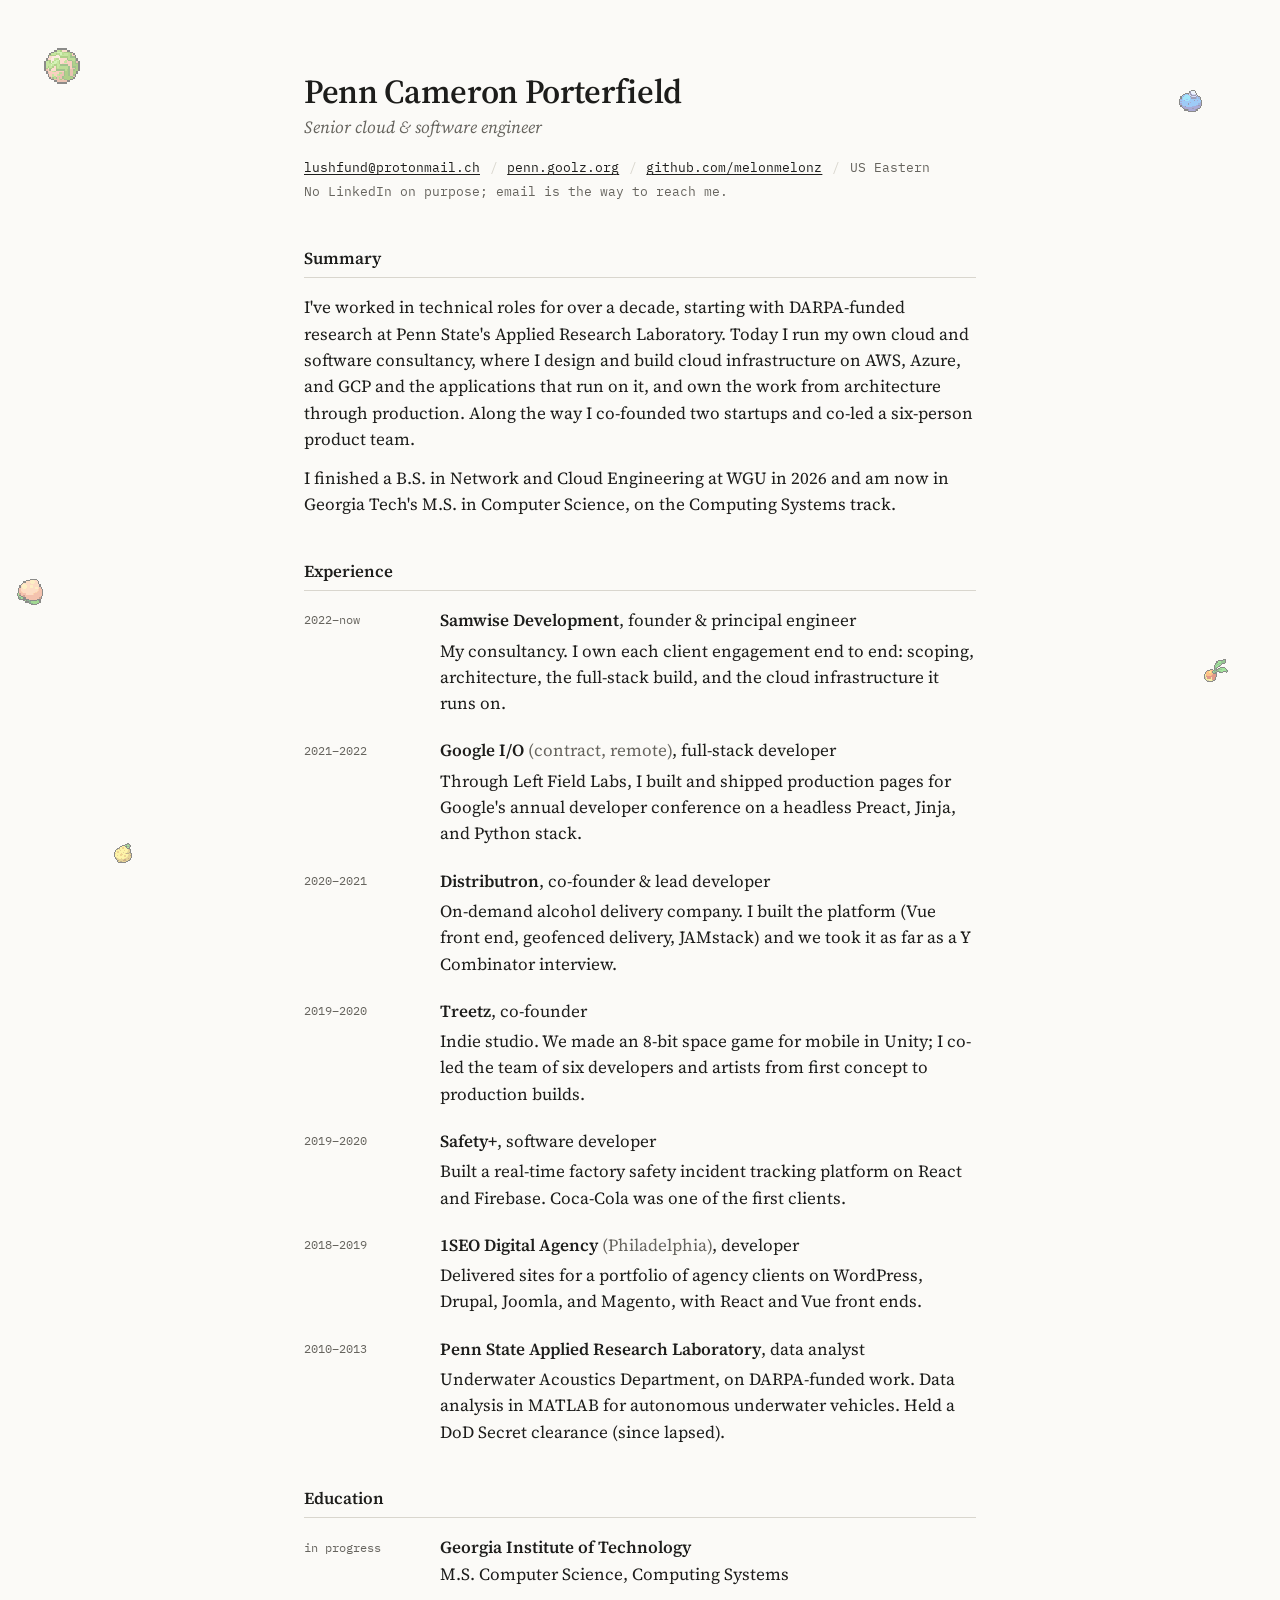
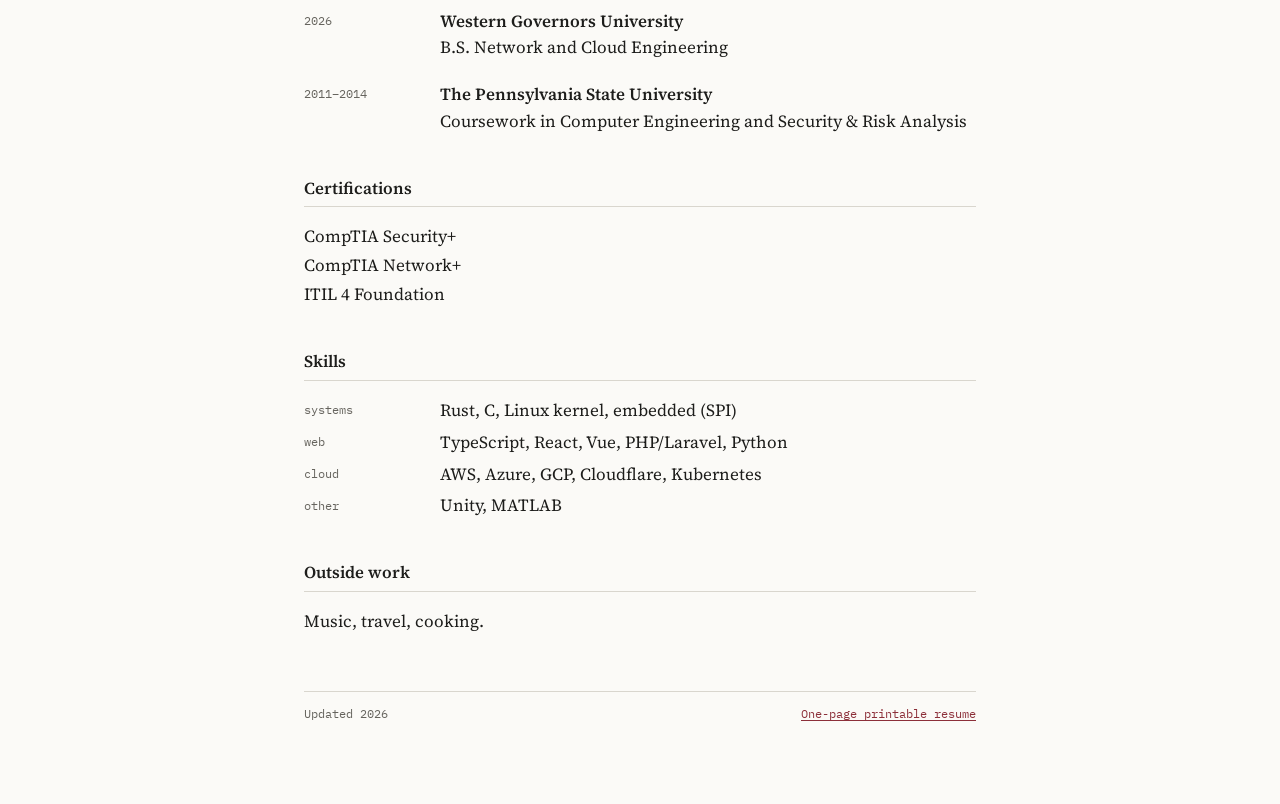
==== commit 021ee794: "Senior positioning; drop A+ and LPI Linux Essentials sitewide Resume and CV: over-a-decade summary, " ====
--- a/cv/index.html
+++ b/cv/index.html
@@ -169,15 +169,16 @@
     <main>
 
       <h2>Summary</h2>
-      <p>I've spent 8+ years building software and the cloud infrastructure it runs on, mostly on AWS, Azure, and GCP, as a consultant, at an agency, and at a few startups I helped start. Before that I did DARPA-funded research at Penn State's Applied Research Laboratory. I finished a B.S. in Network and Cloud Engineering at WGU in 2026 and am now in Georgia Tech's M.S. in Computer Science, on the Computing Systems track.</p>
+      <p>I've worked in technical roles for over a decade, starting with DARPA-funded research at Penn State's Applied Research Laboratory. Today I run my own cloud and software consultancy, where I design and build cloud infrastructure on AWS, Azure, and GCP and the applications that run on it, and own the work from architecture through production. Along the way I co-founded two startups and co-led a six-person product team.</p>
+      <p>I finished a B.S. in Network and Cloud Engineering at WGU in 2026 and am now in Georgia Tech's M.S. in Computer Science, on the Computing Systems track.</p>
 
       <h2>Experience</h2>
 
       <div class="entry">
         <div class="when">2022&ndash;now</div>
         <div class="what">
-          <strong>Samwise Development</strong>, founder
-          <p>My consultancy. I build full-stack applications for clients and set up the cloud infrastructure they run on.</p>
+          <strong>Samwise Development</strong>, founder &amp; principal engineer
+          <p>My consultancy. I own each client engagement end to end: scoping, architecture, the full-stack build, and the cloud infrastructure it runs on.</p>
         </div>
       </div>
 
@@ -185,15 +186,15 @@
         <div class="when">2021&ndash;2022</div>
         <div class="what">
           <strong>Google I/O</strong> <span class="sub">(contract, remote)</span>, full-stack developer
-          <p>Built production pages for Google I/O through Left Field Labs. Headless Preact, Jinja, Python.</p>
+          <p>Through Left Field Labs, I built and shipped production pages for Google's annual developer conference on a headless Preact, Jinja, and Python stack.</p>
         </div>
       </div>
 
       <div class="entry">
         <div class="when">2020&ndash;2021</div>
         <div class="what">
-          <strong>Distributron</strong>, co-founder and developer
-          <p>Alcohol delivery startup that made it to a Y Combinator interview. Vue front end, geofencing, JAMstack.</p>
+          <strong>Distributron</strong>, co-founder &amp; lead developer
+          <p>On-demand alcohol delivery company. I built the platform (Vue front end, geofenced delivery, JAMstack) and we took it as far as a Y Combinator interview.</p>
         </div>
       </div>
 
@@ -209,7 +210,7 @@
         <div class="when">2019&ndash;2020</div>
         <div class="what">
           <strong>Safety+</strong>, software developer
-          <p>React and Firebase app for logging factory safety incidents in real time. Coca-Cola was one of the first clients.</p>
+          <p>Built a real-time factory safety incident tracking platform on React and Firebase. Coca-Cola was one of the first clients.</p>
         </div>
       </div>
 
@@ -217,7 +218,7 @@
         <div class="when">2018&ndash;2019</div>
         <div class="what">
           <strong>1SEO Digital Agency</strong> <span class="sub">(Philadelphia)</span>, developer
-          <p>Client sites on WordPress, Drupal, Joomla, and Magento, with React and Vue where they fit.</p>
+          <p>Delivered sites for a portfolio of agency clients on WordPress, Drupal, Joomla, and Magento, with React and Vue front ends.</p>
         </div>
       </div>
 
@@ -250,9 +251,7 @@
       <ul class="plain">
         <li>CompTIA Security+</li>
         <li>CompTIA Network+</li>
-        <li>CompTIA A+</li>
         <li>ITIL 4 Foundation</li>
-        <li>LPI Linux Essentials</li>
       </ul>
 
       <h2>Skills</h2>
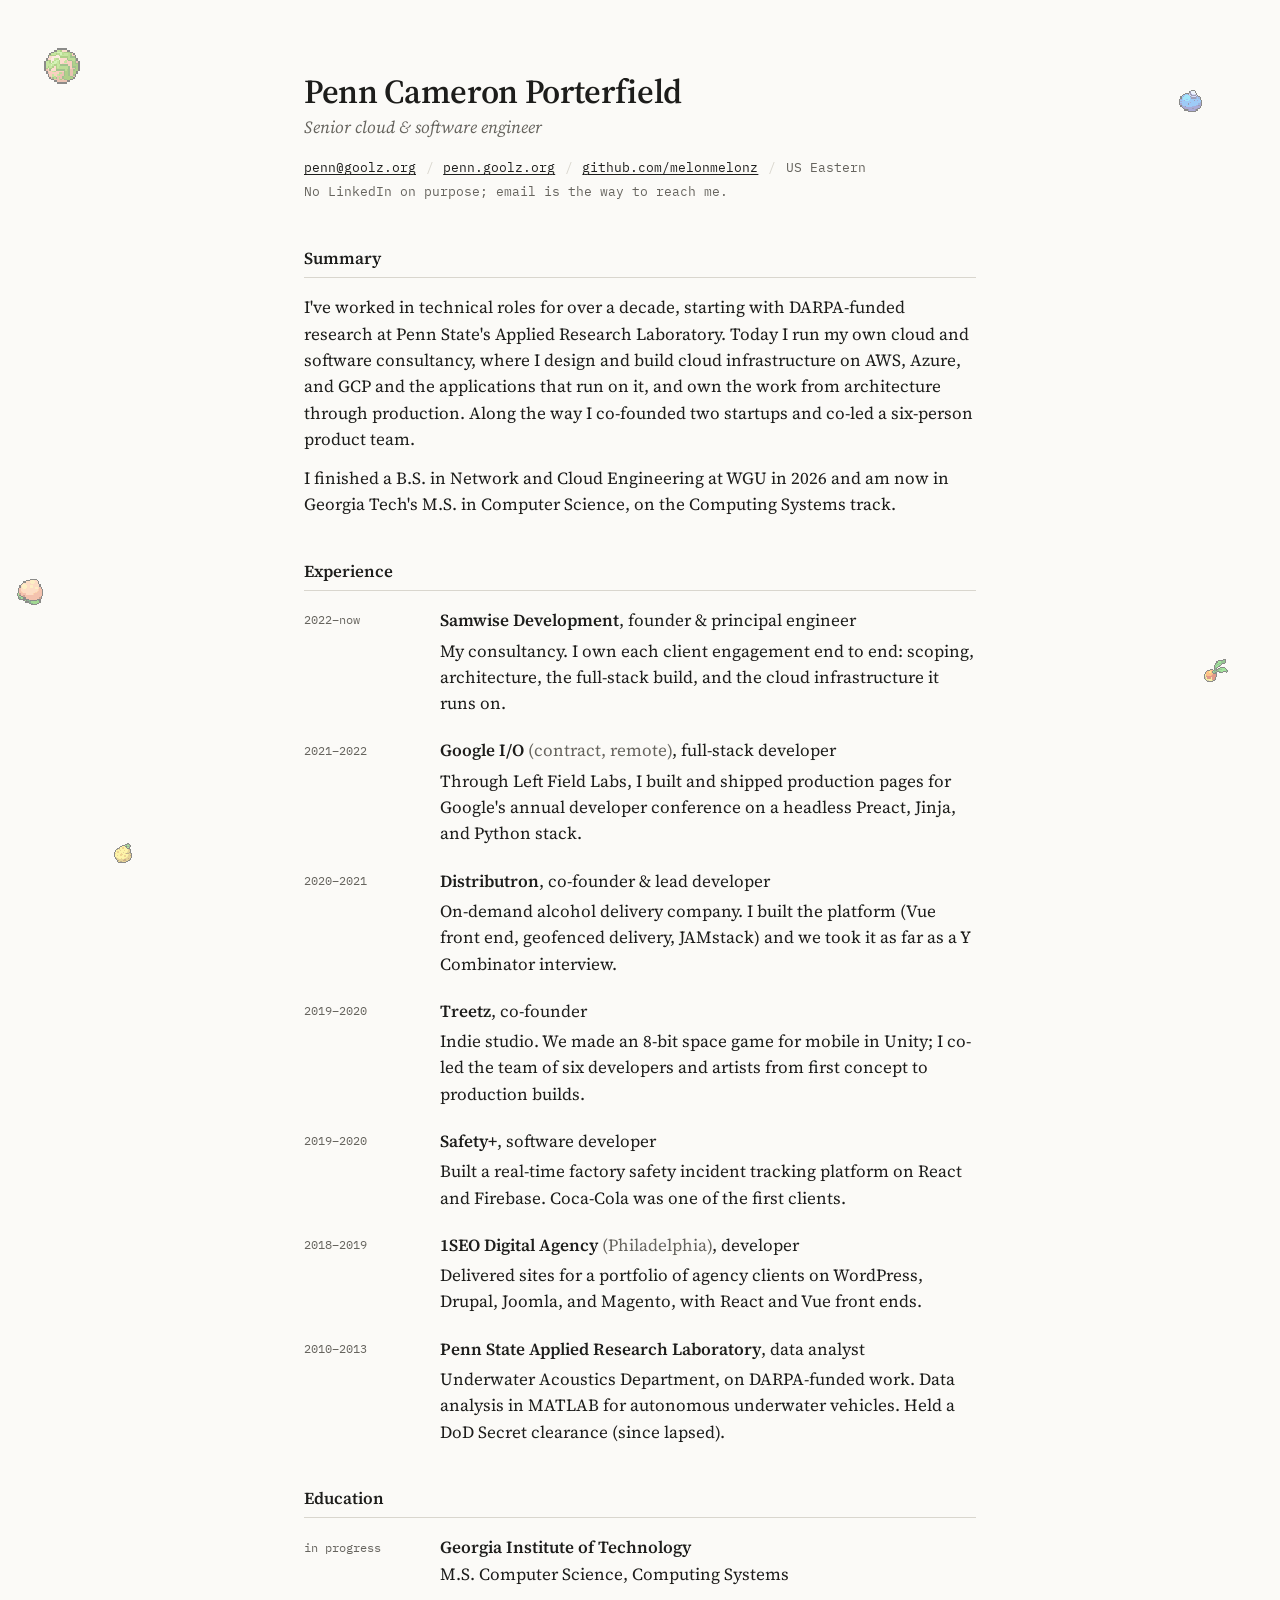
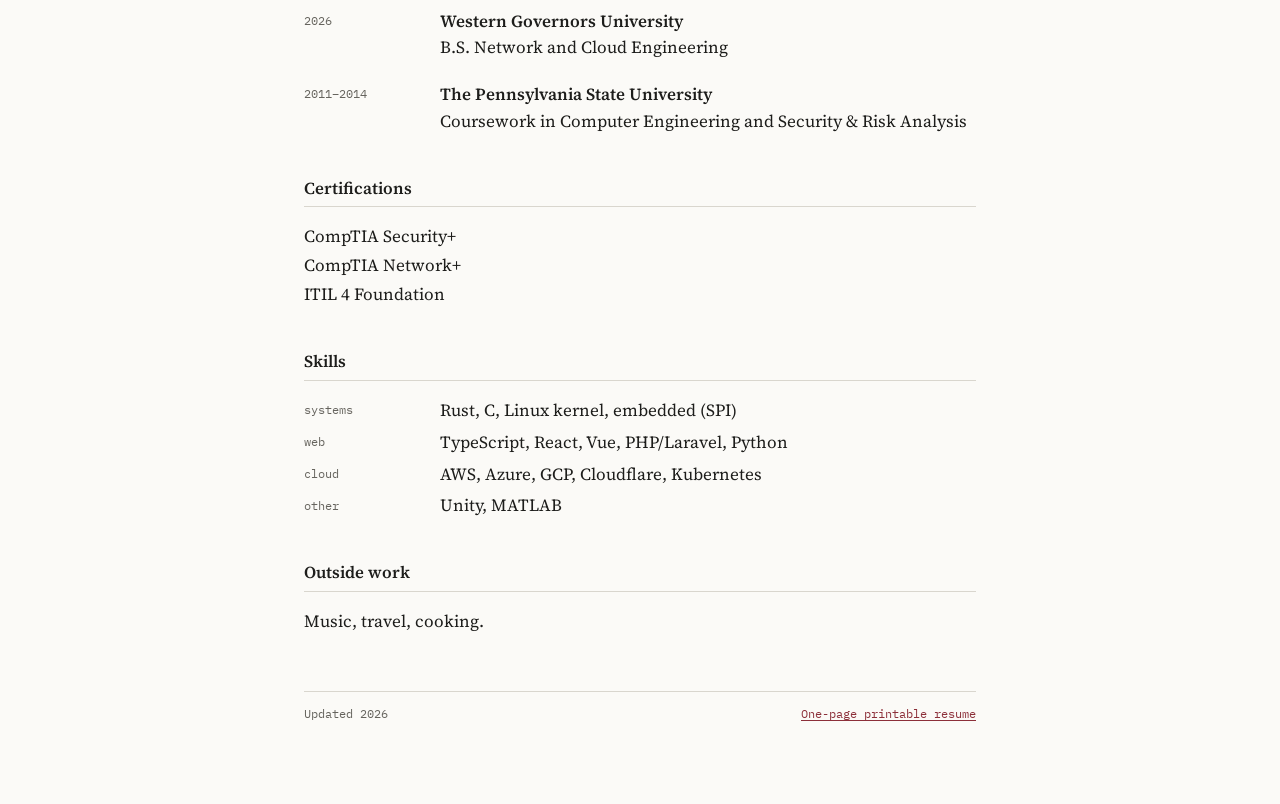
==== commit 65c89eaa: "Contact email to penn@goolz.org; restore Penn State on resume" ====
--- a/cv/index.html
+++ b/cv/index.html
@@ -161,7 +161,7 @@
       <h1>Penn Cameron Porterfield</h1>
       <div class="role">Senior cloud &amp; software engineer</div>
       <div class="contact">
-        <a href="mailto:lushfund@protonmail.ch">lushfund@protonmail.ch</a> <span class="sep">/</span> <a href="https://penn.goolz.org">penn.goolz.org</a> <span class="sep">/</span> <a href="https://github.com/melonmelonz">github.com/melonmelonz</a> <span class="sep">/</span> US Eastern<br>
+        <a href="mailto:penn@goolz.org">penn@goolz.org</a> <span class="sep">/</span> <a href="https://penn.goolz.org">penn.goolz.org</a> <span class="sep">/</span> <a href="https://github.com/melonmelonz">github.com/melonmelonz</a> <span class="sep">/</span> US Eastern<br>
         No LinkedIn on purpose; email is the way to reach me.
       </div>
     </header>
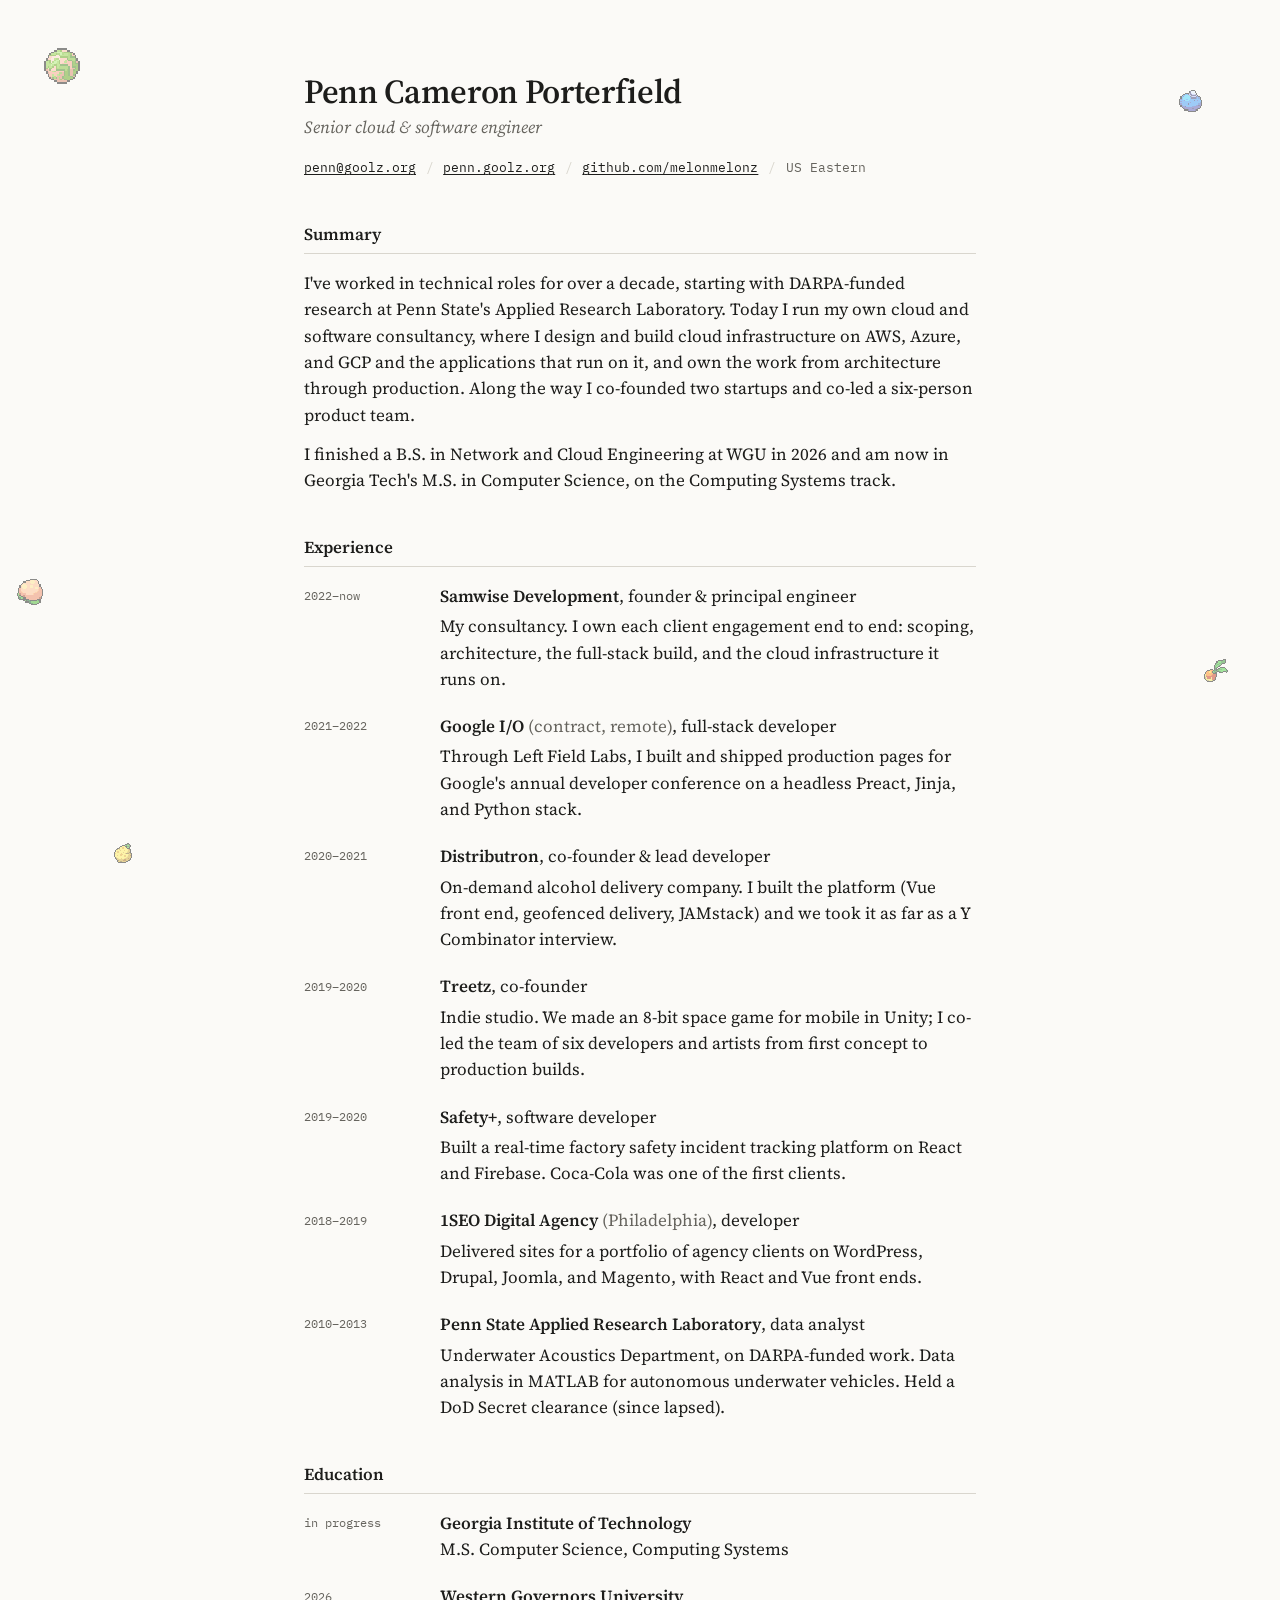
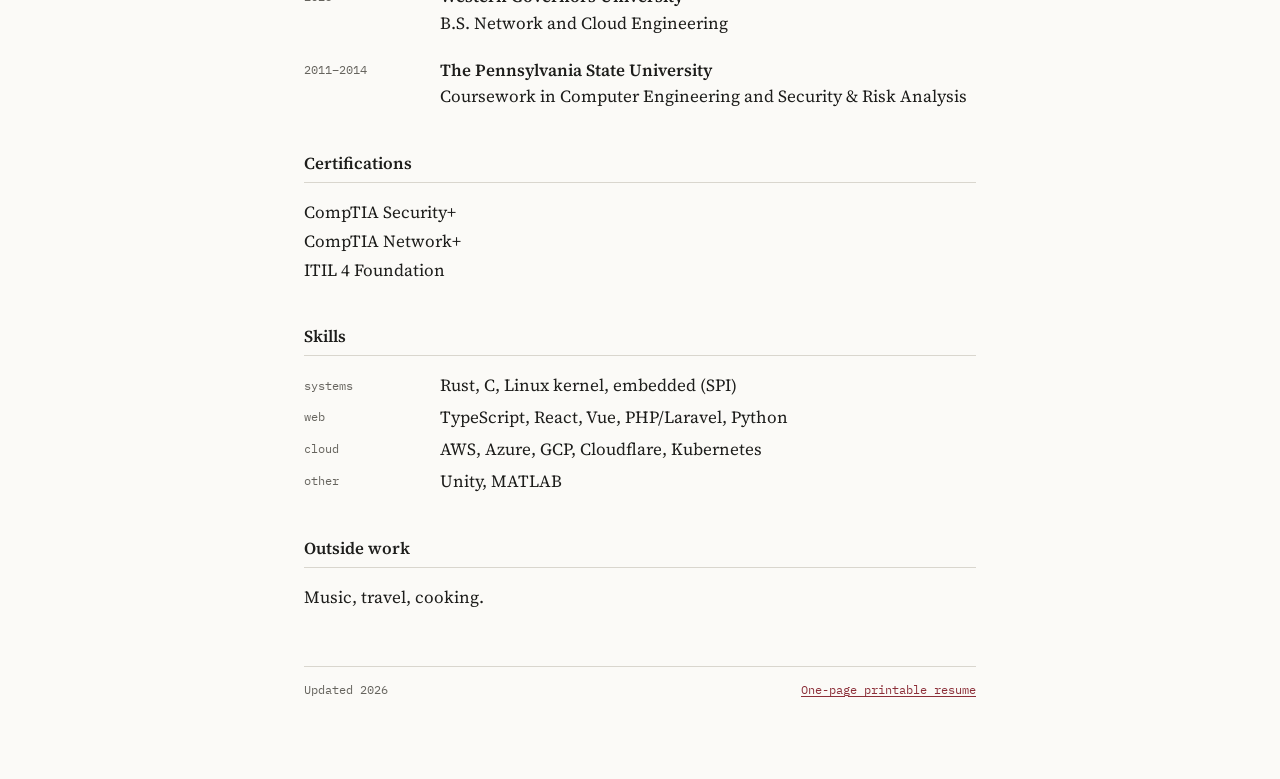
==== commit 0651651f: "CV: single email in header; align title and experience wording sitewide" ====
--- a/cv/index.html
+++ b/cv/index.html
@@ -161,8 +161,7 @@
       <h1>Penn Cameron Porterfield</h1>
       <div class="role">Senior cloud &amp; software engineer</div>
       <div class="contact">
-        <a href="mailto:penn@goolz.org">penn@goolz.org</a> <span class="sep">/</span> <a href="https://penn.goolz.org">penn.goolz.org</a> <span class="sep">/</span> <a href="https://github.com/melonmelonz">github.com/melonmelonz</a> <span class="sep">/</span> US Eastern<br>
-        No LinkedIn on purpose; email is the way to reach me.
+        <a href="mailto:penn@goolz.org">penn@goolz.org</a> <span class="sep">/</span> <a href="https://penn.goolz.org">penn.goolz.org</a> <span class="sep">/</span> <a href="https://github.com/melonmelonz">github.com/melonmelonz</a> <span class="sep">/</span> US Eastern
       </div>
     </header>
 
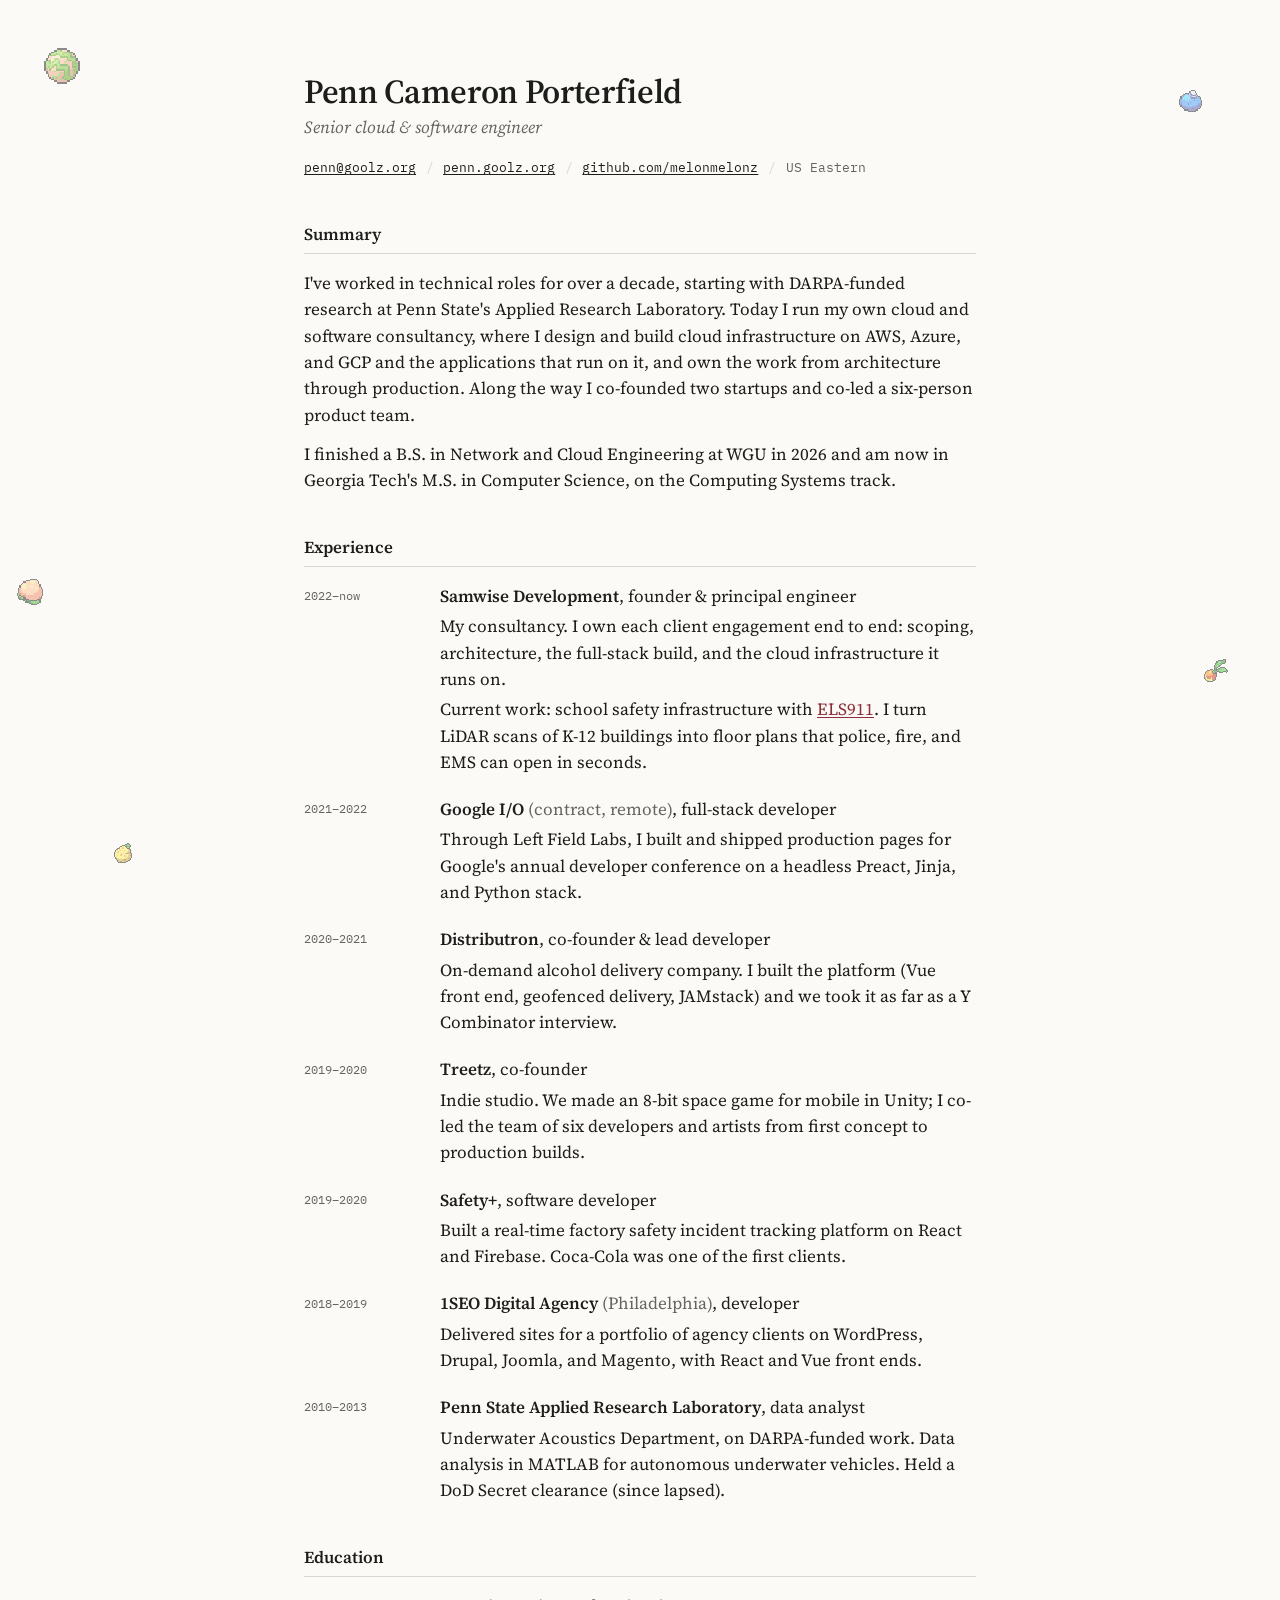
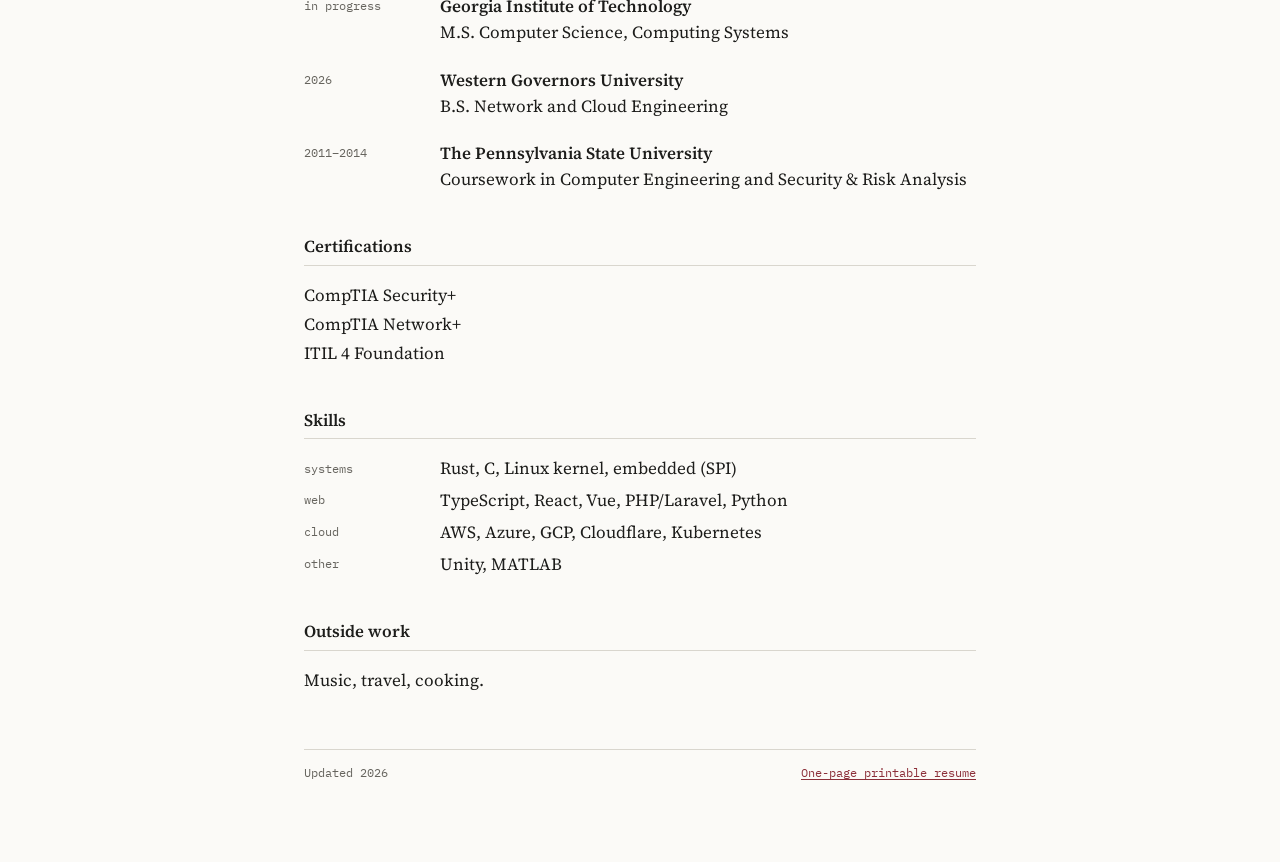
==== commit b4bf56f6: "CV + resume: add current ELS911 school safety work" ====
--- a/cv/index.html
+++ b/cv/index.html
@@ -178,6 +178,7 @@
         <div class="what">
           <strong>Samwise Development</strong>, founder &amp; principal engineer
           <p>My consultancy. I own each client engagement end to end: scoping, architecture, the full-stack build, and the cloud infrastructure it runs on.</p>
+          <p>Current work: school safety infrastructure with <a href="https://els911.com">ELS911</a>. I turn LiDAR scans of K-12 buildings into floor plans that police, fire, and EMS can open in seconds.</p>
         </div>
       </div>
 
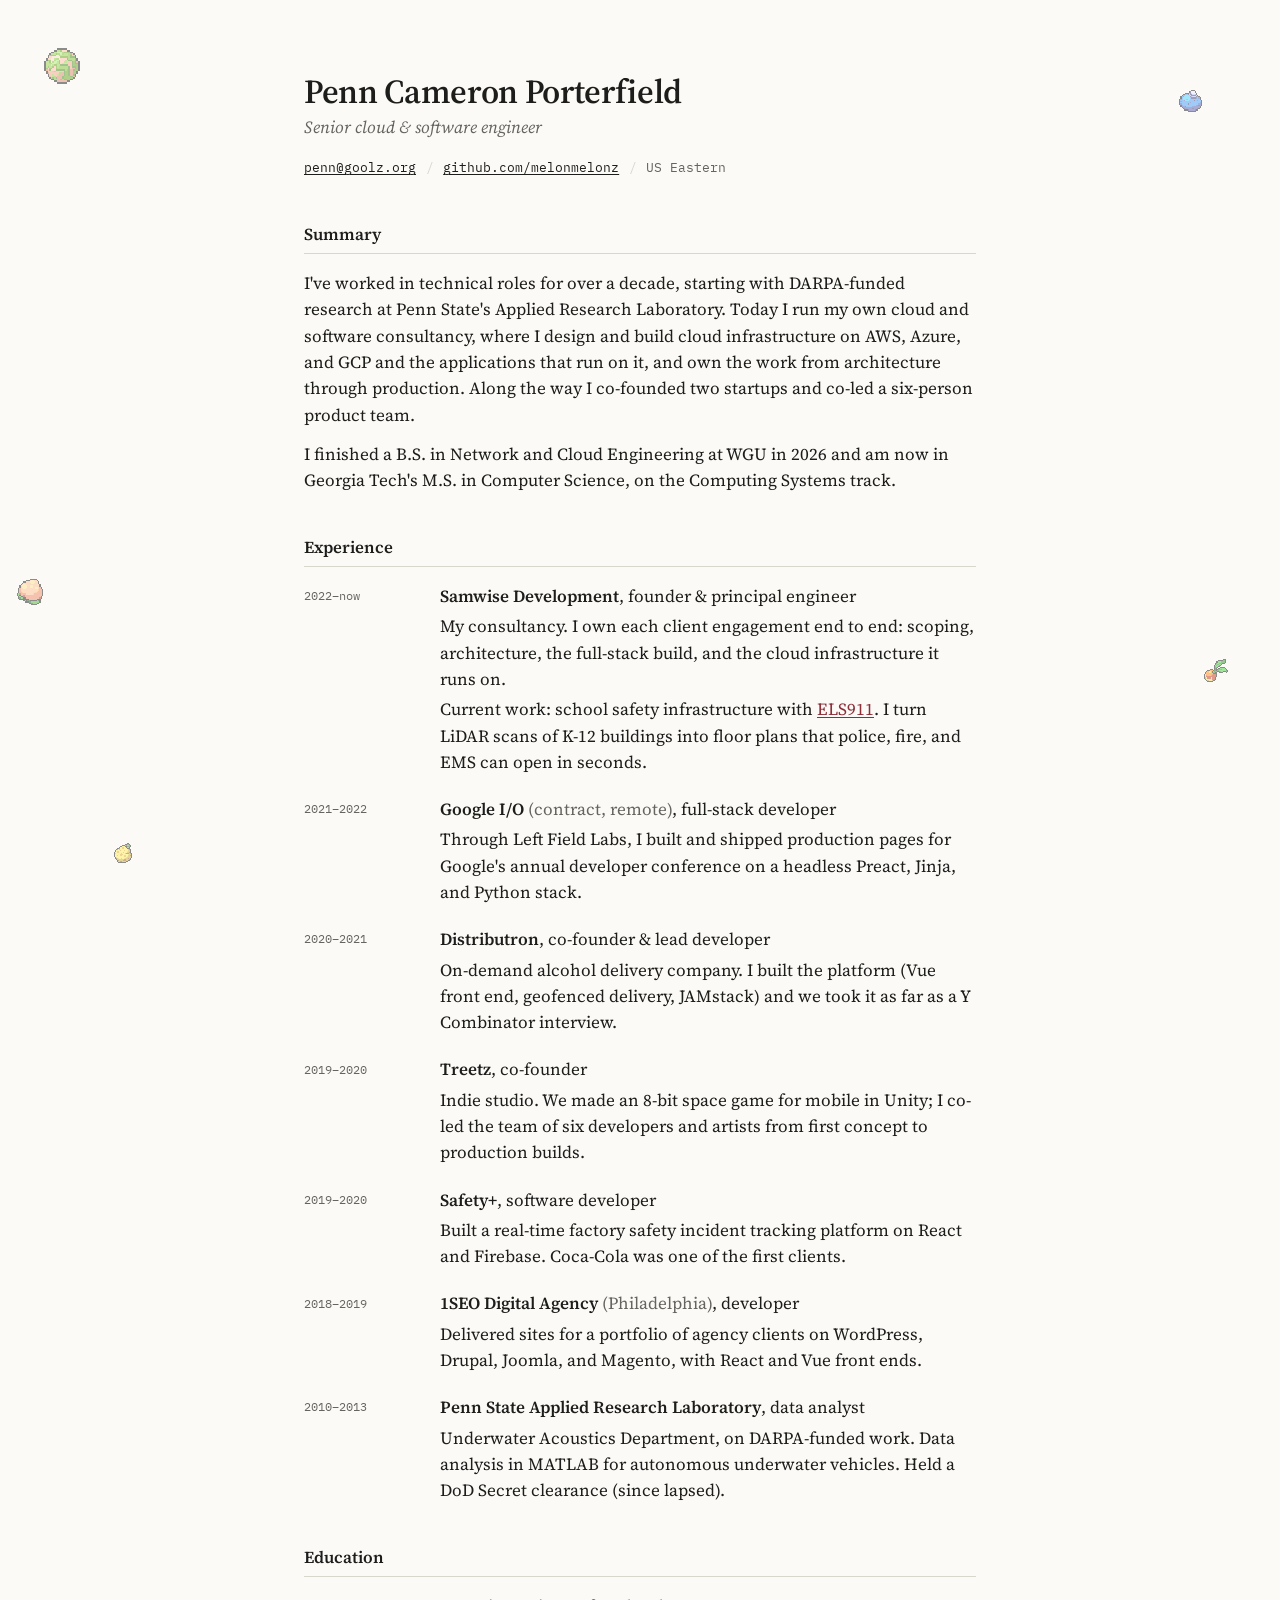
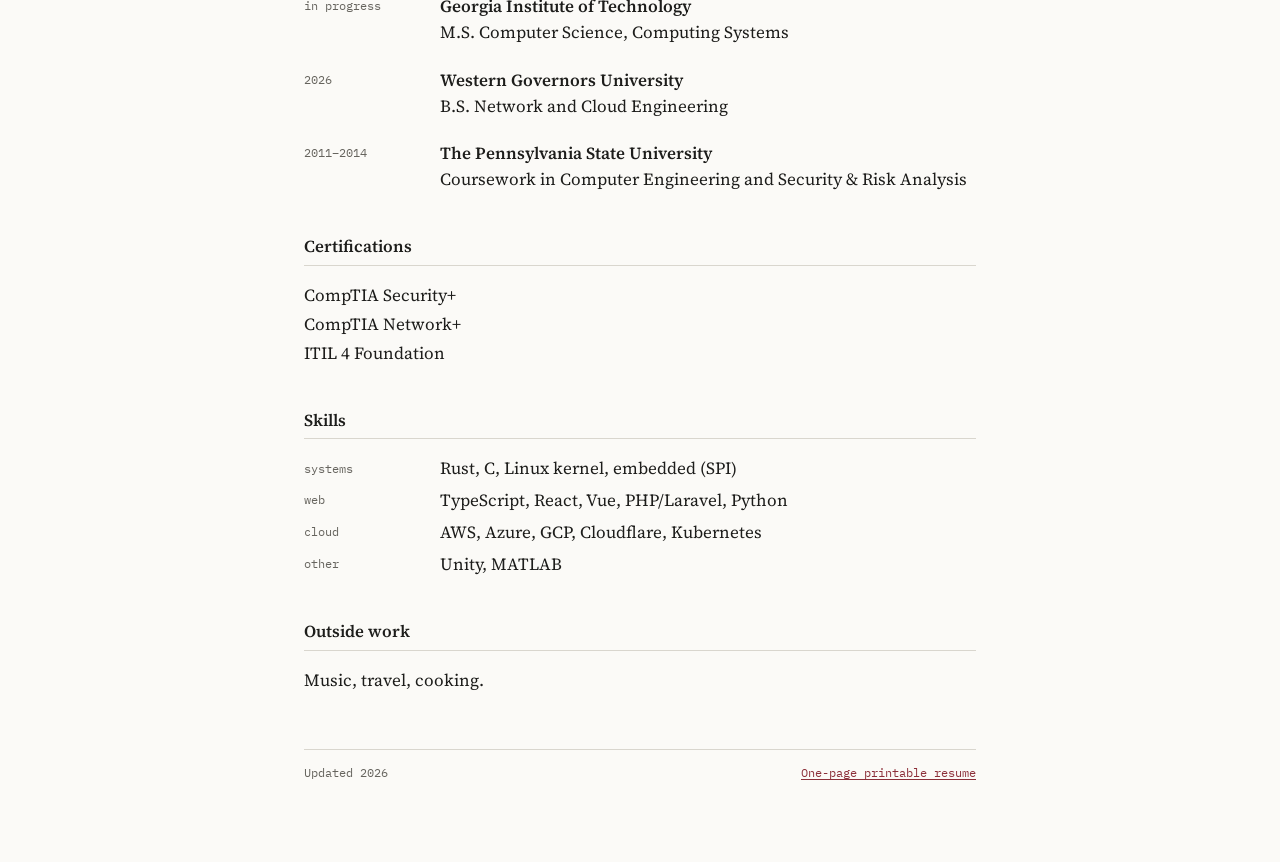
==== commit ec7ec652: "CV: drop self-link from header" ====
--- a/cv/index.html
+++ b/cv/index.html
@@ -161,7 +161,7 @@
       <h1>Penn Cameron Porterfield</h1>
       <div class="role">Senior cloud &amp; software engineer</div>
       <div class="contact">
-        <a href="mailto:penn@goolz.org">penn@goolz.org</a> <span class="sep">/</span> <a href="https://penn.goolz.org">penn.goolz.org</a> <span class="sep">/</span> <a href="https://github.com/melonmelonz">github.com/melonmelonz</a> <span class="sep">/</span> US Eastern
+        <a href="mailto:penn@goolz.org">penn@goolz.org</a> <span class="sep">/</span> <a href="https://github.com/melonmelonz">github.com/melonmelonz</a> <span class="sep">/</span> US Eastern
       </div>
     </header>
 
